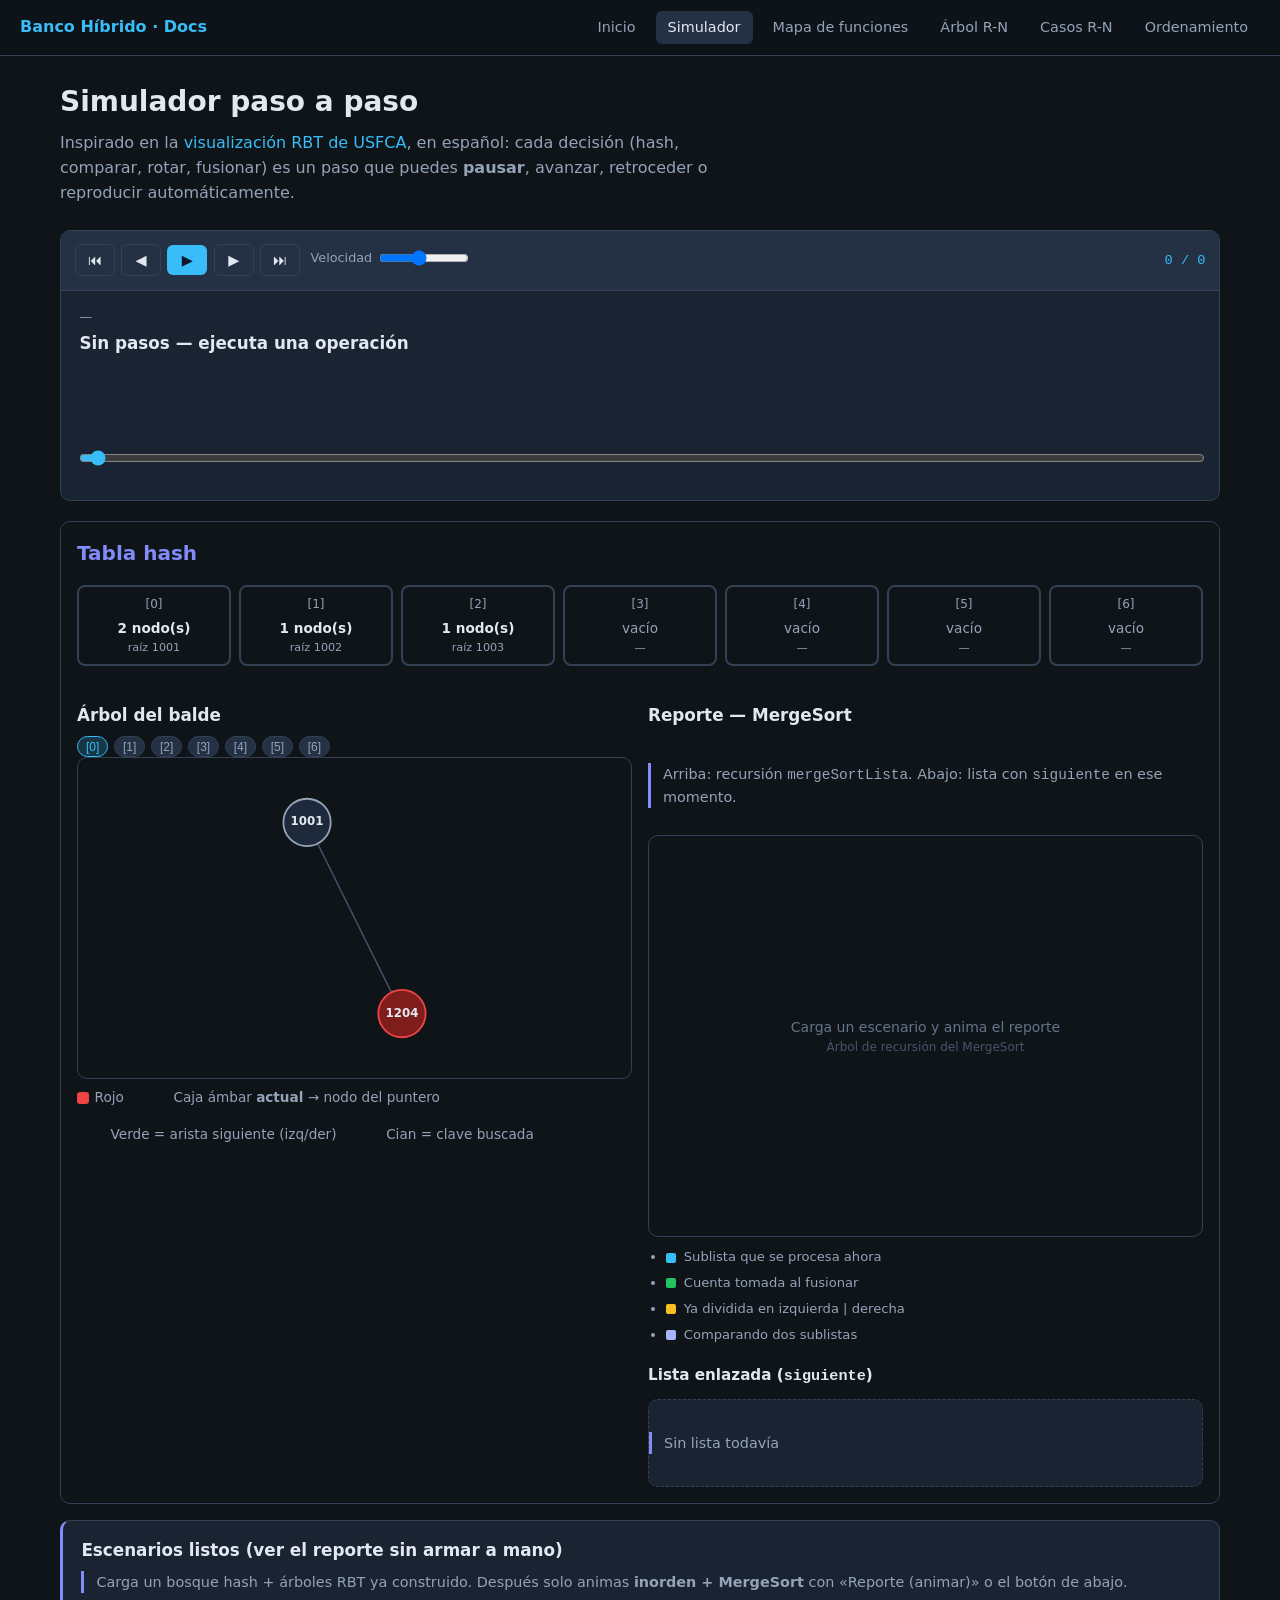
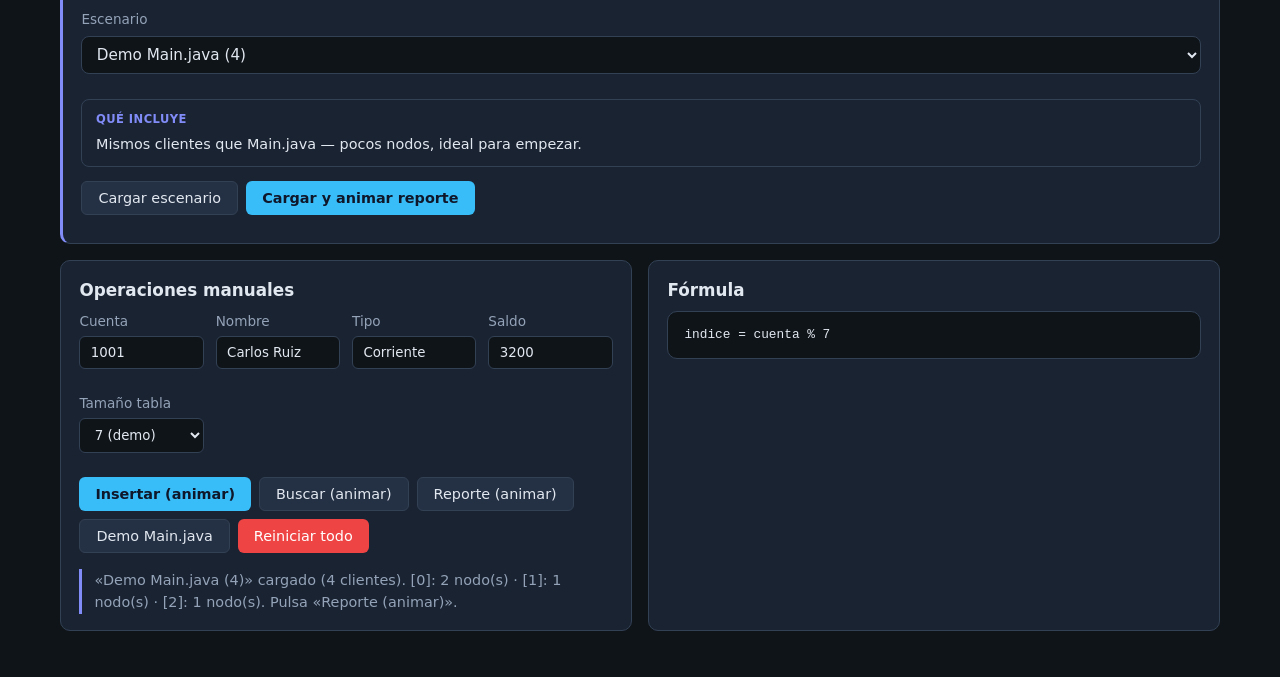
==== docs/simulador/interactivo.html @ 1091a689 "Implementacion de la Estructura y visualizadores para mayor comprension" ====
<!DOCTYPE html>
<html lang="es">
<head>
  <meta charset="UTF-8" />
  <meta name="viewport" content="width=device-width, initial-scale=1" />
  <title>Simulador — Banco híbrido</title>
  <link rel="stylesheet" href="css/estilos.css" />
</head>
<body>
  <nav class="nav-global">
    <span class="marca">Banco Híbrido · Docs</span>
    <a href="index.html">Inicio</a>
    <a href="interactivo.html" class="activo">Simulador</a>
    <a href="funciones.html">Mapa de funciones</a>
    <a href="arbol-rojo-negro.html">Árbol R-N</a>
    <a href="rbt-casos.html">Casos R-N</a>
    <a href="ordenamiento-punteros.html">Ordenamiento</a>
  </nav>

  <main class="contenedor">
    <h1>Simulador paso a paso</h1>
    <p class="subtitulo">
      Inspirado en la <a href="https://www.cs.usfca.edu/~galles/visualization/RedBlack.html" target="_blank" rel="noopener">visualización RBT de USFCA</a>,
      en español: cada decisión (hash, comparar, rotar, fusionar) es un paso que puedes
      <strong>pausar</strong>, avanzar, retroceder o reproducir automáticamente.
    </p>

    <div id="reproductor"></div>

    <div class="zona-animacion">
      <h2 style="margin-top:0">Tabla hash</h2>
      <div id="hashViz" class="tabla-hash"></div>

      <div class="grid-2" style="margin-top:1rem">
        <section>
          <h3>Árbol del balde</h3>
          <div class="pills" id="pillsBalde"></div>
          <div class="canvas-contenedor">
            <canvas id="canvasArbol" class="canvas-arbol" data-altura-logica="440"></canvas>
          </div>
          <p class="leyenda">
            <span class="l-rojo">Rojo</span>
            <span style="margin-left:1rem">Caja ámbar <strong>actual</strong> → nodo del puntero</span>
            <span style="margin-left:1rem">Verde = arista siguiente (izq/der)</span>
            <span style="margin-left:1rem">Cian = clave buscada</span>
          </p>
        </section>
        <section class="seccion-reporte">
          <h3>Reporte — MergeSort</h3>
          <p class="nota reporte-intro">
            Arriba: recursión <code>mergeSortLista</code>. Abajo: lista con <code>siguiente</code> en ese momento.
          </p>
          <div id="mergeAyuda" class="merge-ayuda" hidden>
            <span class="merge-ayuda-tipo" id="mergeAyudaTipo">Paso</span>
            <strong id="mergeAyudaTitulo"></strong>
            <p id="mergeAyudaDetalle"></p>
          </div>
          <div class="canvas-contenedor canvas-merge-wrap">
            <canvas id="canvasMerge" class="canvas-arbol canvas-merge" data-altura-logica="400"></canvas>
          </div>
          <ul class="leyenda-merge-lista">
            <li><span class="leyenda-cuadro" style="background:#38bdf8"></span> Sublista que se procesa ahora</li>
            <li><span class="leyenda-cuadro" style="background:#22c55e"></span> Cuenta tomada al fusionar</li>
            <li><span class="leyenda-cuadro" style="background:#fbbf24"></span> Ya dividida en izquierda | derecha</li>
            <li><span class="leyenda-cuadro" style="background:#a5b4fc"></span> Comparando dos sublistas</li>
          </ul>
          <h4 class="subtitulo-seccion">Lista enlazada (<code>siguiente</code>)</h4>
          <div id="listaReporte" class="lista-enlazada lista-reporte-scroll"></div>
        </section>
      </div>
    </div>

    <section class="tarjeta panel-escenarios" style="margin-top:1rem">
      <h3 style="margin-top:0">Escenarios listos (ver el reporte sin armar a mano)</h3>
      <p class="nota" style="margin-top:0">
        Carga un bosque hash + árboles RBT ya construido. Después solo animas
        <strong>inorden + MergeSort</strong> con «Reporte (animar)» o el botón de abajo.
      </p>
      <div class="escenario-layout">
        <div class="escenario-campo">
          <label for="selEscenario">Escenario</label>
          <select id="selEscenario" class="select-escenario"></select>
        </div>
        <div class="escenario-resumen">
          <span class="escenario-resumen-label">Qué incluye</span>
          <p id="descEscenario" class="desc-escenario">—</p>
        </div>
      </div>
      <div class="grupo-botones">
        <button type="button" class="btn btn-secundario" id="btnCargarEscenario">Cargar escenario</button>
        <button type="button" class="btn btn-primario" id="btnReporteEscenario">Cargar y animar reporte</button>
      </div>
    </section>

    <div class="grid-2" style="margin-top:1rem">
      <section class="tarjeta">
        <h3 style="margin-top:0">Operaciones manuales</h3>
        <div class="fila-form">
          <div>
            <label for="cuenta">Cuenta</label>
            <input type="number" id="cuenta" value="1001" min="1" />
          </div>
          <div>
            <label for="nombre">Nombre</label>
            <input type="text" id="nombre" value="Carlos Ruiz" />
          </div>
          <div>
            <label for="tipo">Tipo</label>
            <input type="text" id="tipo" value="Corriente" />
          </div>
          <div>
            <label for="saldo">Saldo</label>
            <input type="number" id="saldo" value="3200" step="0.01" />
          </div>
          <div>
            <label for="tamHash">Tamaño tabla</label>
            <select id="tamHash">
              <option value="7" selected>7 (demo)</option>
              <option value="11">11</option>
              <option value="101">101 (proyecto)</option>
            </select>
          </div>
        </div>
        <div class="grupo-botones">
          <button type="button" class="btn btn-primario" id="btnInsertar">Insertar (animar)</button>
          <button type="button" class="btn btn-secundario" id="btnBuscar">Buscar (animar)</button>
          <button type="button" class="btn btn-secundario" id="btnReporte">Reporte (animar)</button>
          <button type="button" class="btn btn-secundario" id="btnDemo">Demo Main.java</button>
          <button type="button" class="btn btn-peligro" id="btnReset">Reiniciar todo</button>
        </div>
        <p id="msg" class="nota" style="margin-bottom:0"></p>
      </section>
      <section class="tarjeta">
        <h3 style="margin-top:0">Fórmula</h3>
        <pre id="formula" class="codigo" style="margin:0">indice = cuenta % tamaño</pre>
      </section>
    </div>
  </main>

  <script src="js/nucleo.js"></script>
  <script src="js/canvas-hd.js"></script>
  <script src="js/serializacion.js"></script>
  <script src="js/merge-sort-viz.js"></script>
  <script src="js/escenarios.js"></script>
  <script src="js/motor-animacion.js"></script>
  <script src="js/arbol-transicion.js"></script>
  <script src="js/vista.js"></script>
  <script src="js/reproductor.js"></script>
  <script>
    const BD = window.BancoDoc;
    const BS = window.BancoSerial;
    const BA = window.BancoAnim;
    const BV = window.BancoVista;
    const BancoMergeViz = window.BancoMergeViz;
    const BE = window.BancoEscenarios;

    let casilleros = [];
    let tamano = 7;
    let baldeActivo = 0;
    let resultadoPendiente = null;

    const el = (id) => document.getElementById(id);
    const canvasArbol = el("canvasArbol");
    const ui = {
      hashEl: el("hashViz"),
      canvas: canvasArbol,
      canvasMerge: el("canvasMerge"),
      listaEl: el("listaReporte"),
      formulaEl: el("formula"),
      tamano: 7,
    };

    function redibujarArbolActual(instant) {
      BD.dibujarArbol(canvasArbol, casilleros[baldeActivo], instant ? { instantaneo: true } : {});
    }

    let ultimoPasoVista = null;

    BancoCanvas.observar(canvasArbol, () => {
      if (ultimoPasoVista?.casilleros) BV.aplicarPaso(ultimoPasoVista, ui, { instantaneo: true });
      else redibujarArbolActual(true);
    }, 440);

    BancoCanvas.observar(el("canvasMerge"), () => {
      const c = el("canvasMerge");
      if (ultimoPasoVista?.mergeArbol) {
        BancoMergeViz.pintarArbolMerge(c, ultimoPasoVista.mergeArbol, { instantaneo: true });
      } else {
        BancoMergeViz.pintarArbolMerge(c, null, { instantaneo: true });
      }
    }, 400);

    function aplicarResultadoFinal() {
      if (!resultadoPendiente) return;
      if (resultadoPendiente.ok && resultadoPendiente.casilleros) {
        casilleros = BS.sincronizarRaices(resultadoPendiente.casilleros);
        refrescarEstatico();
      }
    }

    const reproductor = new ReproductorVisual({
      contenedor: el("reproductor"),
      alPaso: (paso, _i, opts) => {
        ultimoPasoVista = paso;
        ui.tamano = tamano;
        if (paso.balde != null) baldeActivo = paso.balde;
        if (paso.hashIdx >= 0) baldeActivo = paso.hashIdx;
        actualizarPills();
        actualizarAyudaReporte(paso);
        return BV.aplicarPaso(paso, ui, opts);
      },
      alTerminar: aplicarResultadoFinal,
    });

    function initTabla(t) {
      reproductor.pausar();
      tamano = t;
      ui.tamano = t;
      casilleros = new Array(t).fill(null);
      baldeActivo = 0;
      resultadoPendiente = null;
      reproductor.cargarPasos([]);
      BV.reiniciarCanvasAnimacion(ui);
      refrescarEstatico();
      el("msg").textContent = "";
    }

    function refrescarEstatico() {
      ui.hashEl.innerHTML = BD.renderHash(casilleros, -1);
      actualizarPills();
      redibujarArbolActual(true);
      el("formula").textContent = "indice = cuenta % " + tamano;
    }

    function actualizarPills() {
      const cont = el("pillsBalde");
      cont.innerHTML = "";
      for (let i = 0; i < tamano; i++) {
        const p = document.createElement("button");
        p.type = "button";
        p.className = "pill" + (i === baldeActivo ? " activa" : "");
        p.textContent = "[" + i + "]";
        p.onclick = () => {
          baldeActivo = i;
          actualizarPills();
          redibujarArbolActual();
        };
        cont.appendChild(p);
      }
    }

    el("hashViz").addEventListener("click", (e) => {
      const cas = e.target.closest(".casillero");
      if (!cas) return;
      baldeActivo = parseInt(cas.dataset.idx, 10);
      actualizarPills();
      redibujarArbolActual();
    });

    function cargarAnimacion(pasos, resultado) {
      resultadoPendiente = resultado;
      BV.reiniciarCanvasAnimacion(ui);
      const prom = reproductor.cargarPasos(pasos);
      if (pasos.length) {
        prom.then(() => reproductor.reproducir());
      }
    }

    function clienteForm() {
      return {
        cuenta: parseInt(el("cuenta").value, 10),
        nombre: el("nombre").value,
        tipo: el("tipo").value,
        saldo: parseFloat(el("saldo").value),
      };
    }

    el("btnInsertar").addEventListener("click", () => {
      const c = clienteForm();
      const r = BA.animarInsertar(casilleros, tamano, c);
      if (r.ok) el("msg").textContent = "Reproduce los pasos; al final se aplica la inserción.";
      else el("msg").textContent = "Cuenta duplicada (ver paso final).";
      cargarAnimacion(r.pasos, r);
    });

    el("btnBuscar").addEventListener("click", () => {
      const cuenta = parseInt(el("cuenta").value, 10);
      const r = BA.animarBuscar(casilleros, tamano, cuenta);
      el("msg").textContent = r.encontrado ? "Encontrado — revisa el recorrido." : "No encontrado.";
      cargarAnimacion(r.pasos, { ok: false });
    });

    function hayClientes() {
      return casilleros.some((r) => r != null);
    }

    function actualizarAyudaReporte(paso) {
      const panel = el("mergeAyuda");
      if (!panel) return;
      const esReporte =
        paso &&
        (paso.tipo === "merge" || paso.tipo === "encadenar" || paso.mergeArbol || paso.listaIds);
      if (!esReporte) {
        panel.hidden = true;
        return;
      }
      panel.hidden = false;
      const tipo =
        paso.tipo === "encadenar"
          ? "Fase 1 · Inorden"
          : paso.tipo === "merge"
            ? "Fase 2 · MergeSort"
            : "Reporte";
      el("mergeAyudaTipo").textContent = tipo;
      el("mergeAyudaTitulo").textContent = paso.titulo || paso.decision || "";
      el("mergeAyudaDetalle").textContent = paso.detalle || paso.decision || "";
    }

    function animarReporteActual() {
      if (!hayClientes()) {
        el("msg").textContent = "Primero carga un escenario o inserta clientes.";
        return;
      }
      const r = BA.animarReporte(casilleros, tamano);
      el("msg").textContent = "Reporte: inorden por balde + MergeSort (solo puntero siguiente).";
      cargarAnimacion(r.pasos, { ok: true, casilleros: r.casilleros });
    }

    el("btnReporte").addEventListener("click", animarReporteActual);

    function escenarioSeleccionado() {
      return BE.obtener(el("selEscenario").value);
    }

    function actualizarDescEscenario() {
      const esc = escenarioSeleccionado();
      el("descEscenario").textContent = esc.descripcion;
    }

    function poblarSelectEscenarios() {
      const sel = el("selEscenario");
      sel.innerHTML = BE.lista()
        .map((e) => `<option value="${e.id}">${e.nombre}</option>`)
        .join("");
      actualizarDescEscenario();
    }

    function cargarEscenario(sinMensaje) {
      const esc = escenarioSeleccionado();
      reproductor.pausar();
      reproductor.cargarPasos([]);
      ultimoPasoVista = null;
      resultadoPendiente = null;

      if (el("tamHash").value !== String(esc.tamano)) {
        el("tamHash").value = String(esc.tamano);
      }
      tamano = esc.tamano;
      ui.tamano = tamano;

      const built = BE.construirCasilleros(esc);
      casilleros = built.casilleros;
      baldeActivo = 0;
      for (let i = 0; i < casilleros.length; i++) {
        if (casilleros[i]) {
          baldeActivo = i;
          break;
        }
      }

      refrescarEstatico();
      BV.pintarListaPorIds(ui.listaEl, []);
      BancoMergeViz.dibujarArbolMerge(ui.canvasMerge, null);

      if (!sinMensaje) {
        el("msg").textContent =
          `«${esc.nombre}» cargado (${built.total} clientes). ${BE.resumenBaldes(casilleros)}. Pulsa «Reporte (animar)».`;
      }
      return esc;
    }

    el("btnCargarEscenario").addEventListener("click", () => cargarEscenario(false));

    el("btnReporteEscenario").addEventListener("click", () => {
      cargarEscenario(true);
      animarReporteActual();
    });

    el("selEscenario").addEventListener("change", actualizarDescEscenario);

    el("btnDemo").addEventListener("click", async () => {
      initTabla(parseInt(el("tamHash").value, 10));
      const datos = [
        [1003, "Ana Lopez", "Ahorro", 1500.5],
        [1001, "Carlos Ruiz", "Corriente", 3200],
        [1002, "Maria Gomez", "Ahorro", 780.25],
        [1204, "Pedro Diaz", "Corriente", 9100],
      ];
      for (const [cuenta, nombre, tipo, saldo] of datos) {
        el("cuenta").value = cuenta;
        const r = BA.animarInsertar(casilleros, tamano, { cuenta, nombre, tipo, saldo });
        resultadoPendiente = r;
        await new Promise((resolve) => {
          const prevFin = reproductor.alTerminar;
          reproductor.alTerminar = () => {
            aplicarResultadoFinal();
            reproductor.alTerminar = prevFin || aplicarResultadoFinal;
            resolve();
          };
          reproductor.cargarPasos(r.pasos).then(() => reproductor.reproducir());
        });
      }
      el("msg").textContent = "Demo completa. Prueba «Reporte (animar)».";
      refrescarEstatico();
    });

    el("btnReset").addEventListener("click", () => initTabla(parseInt(el("tamHash").value, 10)));
    el("tamHash").addEventListener("change", () => {
      if (!hayClientes()) initTabla(parseInt(el("tamHash").value, 10));
    });

    poblarSelectEscenarios();
    el("selEscenario").value = "demo";
    cargarEscenario(false);
  </script>
</body>
</html>
---- docs/simulador/css/estilos.css ----
:root {
  --bg: #0f1419;
  --surface: #1a2332;
  --surface2: #243044;
  --border: #334155;
  --text: #e2e8f0;
  --muted: #94a3b8;
  --accent: #38bdf8;
  --accent2: #818cf8;
  --rojo: #ef4444;
  --negro: #1e293b;
  --ok: #34d399;
  --warn: #fbbf24;
  --font: "Segoe UI", system-ui, sans-serif;
  --mono: "JetBrains Mono", "Fira Code", monospace;
  --radius: 10px;
  --nav-h: 56px;
}

* {
  box-sizing: border-box;
}

html {
  scroll-behavior: smooth;
}

body {
  margin: 0;
  font-family: var(--font);
  background: var(--bg);
  color: var(--text);
  line-height: 1.55;
  min-height: 100vh;
}

a {
  color: var(--accent);
  text-decoration: none;
}

a:hover {
  text-decoration: underline;
}

/* Nav */
.nav-global {
  position: sticky;
  top: 0;
  z-index: 100;
  display: flex;
  align-items: center;
  gap: 0.5rem;
  flex-wrap: wrap;
  padding: 0 1.25rem;
  height: var(--nav-h);
  background: rgba(15, 20, 25, 0.92);
  border-bottom: 1px solid var(--border);
  backdrop-filter: blur(8px);
}

.nav-global .marca {
  font-weight: 700;
  color: var(--accent);
  margin-right: auto;
  white-space: nowrap;
}

.nav-global a {
  padding: 0.35rem 0.75rem;
  border-radius: 6px;
  font-size: 0.9rem;
  color: var(--muted);
  text-decoration: none;
}

.nav-global a:hover,
.nav-global a.activo {
  background: var(--surface2);
  color: var(--text);
  text-decoration: none;
}

/* Layout */
.contenedor {
  max-width: 1200px;
  margin: 0 auto;
  padding: 1.5rem 1.25rem 3rem;
}

h1 {
  font-size: 1.75rem;
  margin: 0 0 0.5rem;
}

h2 {
  font-size: 1.25rem;
  margin: 2rem 0 0.75rem;
  color: var(--accent2);
}

h3 {
  font-size: 1.05rem;
  margin: 1.25rem 0 0.5rem;
}

.subtitulo {
  color: var(--muted);
  margin: 0 0 1.5rem;
  max-width: 65ch;
}

/* Cards & grid */
.grid-2 {
  display: grid;
  grid-template-columns: 1fr 1fr;
  gap: 1rem;
}

@media (max-width: 900px) {
  .grid-2 {
    grid-template-columns: 1fr;
  }
}

.tarjeta {
  background: var(--surface);
  border: 1px solid var(--border);
  border-radius: var(--radius);
  padding: 1rem 1.15rem;
}

.tarjeta.destacada {
  border-color: var(--accent);
  box-shadow: 0 0 0 1px rgba(56, 189, 248, 0.2);
}

/* Hero index */
.hero-cards {
  display: grid;
  grid-template-columns: repeat(auto-fill, minmax(260px, 1fr));
  gap: 1rem;
  margin-top: 1.5rem;
}

.hero-cards .tarjeta {
  transition: transform 0.15s, border-color 0.15s;
}

.hero-cards .tarjeta:hover {
  transform: translateY(-2px);
  border-color: var(--accent);
}

.hero-cards .icono {
  font-size: 1.75rem;
  margin-bottom: 0.5rem;
}

.hero-cards h3 {
  margin-top: 0;
}

/* Forms */
label {
  display: block;
  font-size: 0.85rem;
  color: var(--muted);
  margin-bottom: 0.25rem;
}

input,
select {
  width: 100%;
  padding: 0.5rem 0.65rem;
  border-radius: 6px;
  border: 1px solid var(--border);
  background: var(--bg);
  color: var(--text);
  font-family: inherit;
  margin-bottom: 0.75rem;
}

input:focus,
select:focus {
  outline: 2px solid var(--accent);
  border-color: transparent;
}

.fila-form {
  display: grid;
  grid-template-columns: repeat(auto-fill, minmax(120px, 1fr));
  gap: 0.75rem;
  align-items: end;
}

.btn {
  display: inline-flex;
  align-items: center;
  justify-content: center;
  gap: 0.35rem;
  padding: 0.5rem 1rem;
  border: none;
  border-radius: 6px;
  font-family: inherit;
  font-size: 0.9rem;
  cursor: pointer;
  transition: filter 0.15s;
}

.btn:hover {
  filter: brightness(1.1);
}

.btn-primario {
  background: var(--accent);
  color: #0f172a;
  font-weight: 600;
}

.btn-secundario {
  background: var(--surface2);
  color: var(--text);
  border: 1px solid var(--border);
}

.btn-peligro {
  background: var(--rojo);
  color: white;
}

.grupo-botones {
  display: flex;
  flex-wrap: wrap;
  gap: 0.5rem;
  margin: 0.75rem 0;
}

/* Log / steps */
.log-pasos {
  font-family: var(--mono);
  font-size: 0.8rem;
  background: var(--bg);
  border: 1px solid var(--border);
  border-radius: var(--radius);
  padding: 0.75rem;
  max-height: 220px;
  overflow-y: auto;
  margin: 0;
  list-style: none;
}

.log-pasos li {
  padding: 0.2rem 0;
  border-bottom: 1px solid rgba(51, 65, 85, 0.4);
}

.log-pasos li.activo {
  color: var(--warn);
  font-weight: 600;
}

.log-pasos li.ok {
  color: var(--ok);
}

.log-pasos li.error {
  color: var(--rojo);
}

/* Hash table viz */
.tabla-hash {
  display: flex;
  flex-wrap: wrap;
  gap: 0.5rem;
  margin: 1rem 0;
}

.casillero {
  flex: 1 1 100px;
  min-width: 90px;
  background: var(--bg);
  border: 2px solid var(--border);
  border-radius: 8px;
  padding: 0.5rem;
  text-align: center;
  cursor: pointer;
  transition: border-color 0.2s, box-shadow 0.2s;
}

.casillero.resaltado {
  border-color: var(--warn);
  box-shadow: 0 0 12px rgba(251, 191, 36, 0.35);
}

.casillero .idx {
  font-size: 0.75rem;
  color: var(--muted);
}

.casillero .cuenta-mini {
  font-size: 0.85rem;
  font-weight: 600;
  margin-top: 0.25rem;
}

.casillero.vacio .cuenta-mini {
  color: var(--muted);
  font-weight: 400;
}

/* Canvas tree */
.canvas-contenedor {
  width: 100%;
  overflow-x: auto;
  background: var(--bg);
  border-radius: var(--radius);
  border: 1px solid var(--border);
}

.canvas-arbol {
  width: 100%;
  display: block;
  background: transparent;
  image-rendering: auto;
}

.canvas-merge-wrap {
  min-height: 280px;
  overflow-x: auto;
  overflow-y: hidden;
}

.canvas-contenedor canvas {
  vertical-align: top;
}

/* Panel reporte (simulador) */
.seccion-reporte {
  display: flex;
  flex-direction: column;
  gap: 0.65rem;
}

.reporte-intro {
  margin: 0;
  font-size: 0.88rem;
}

.merge-ayuda {
  background: rgba(56, 189, 248, 0.08);
  border: 1px solid rgba(56, 189, 248, 0.35);
  border-radius: var(--radius);
  padding: 0.65rem 0.85rem;
  margin: 0;
}

.merge-ayuda-tipo {
  display: inline-block;
  font-size: 0.7rem;
  font-weight: 700;
  text-transform: uppercase;
  letter-spacing: 0.04em;
  color: var(--accent);
  margin-bottom: 0.25rem;
}

.merge-ayuda strong {
  display: block;
  font-size: 0.95rem;
  margin-bottom: 0.2rem;
}

.merge-ayuda p {
  margin: 0;
  font-size: 0.85rem;
  color: var(--muted);
  line-height: 1.45;
}

.leyenda-merge-lista {
  margin: 0;
  padding: 0 0 0 1.1rem;
  font-size: 0.82rem;
  color: var(--muted);
  display: grid;
  gap: 0.35rem;
}

.leyenda-merge-lista li {
  list-style: disc;
}

.subtitulo-seccion {
  margin: 0.5rem 0 0;
  font-size: 0.95rem;
  font-weight: 600;
  color: var(--text);
}

.lista-reporte-scroll {
  overflow-x: auto;
  overflow-y: hidden;
  padding: 0.75rem;
  min-height: 72px;
  max-height: 140px;
  background: var(--surface);
  border: 1px dashed var(--border);
  border-radius: var(--radius);
  flex-wrap: nowrap;
  align-items: center;
}

.lista-reporte-fila {
  display: flex;
  flex-wrap: nowrap;
  align-items: center;
  gap: 0;
  min-width: min-content;
}

.nodo-lista-reporte {
  flex-shrink: 0;
}

.flecha-reporte {
  display: inline-flex;
  flex-direction: column;
  align-items: center;
  margin: 0 0.15rem;
  min-width: 2.5rem;
}

.flecha-reporte .flecha-linea {
  font-size: 1.1rem;
  color: var(--accent);
  line-height: 1;
}

.flecha-reporte .flecha-txt {
  font-size: 0.62rem;
  color: var(--muted);
  white-space: nowrap;
}

.lista-orden-ok {
  margin: 0 0 0.5rem;
  font-size: 0.8rem;
  color: var(--ok);
  font-weight: 600;
}

@media (max-width: 900px) {
  .zona-animacion .grid-2 {
    grid-template-columns: 1fr;
  }
}

/* Lista enlazada */
.lista-enlazada {
  display: flex;
  flex-wrap: wrap;
  align-items: center;
  gap: 0.25rem;
  padding: 1rem 0;
  min-height: 80px;
}

.nodo-lista {
  display: inline-flex;
  flex-direction: column;
  align-items: center;
  gap: 0.2rem;
  vertical-align: top;
}

.nodo-lista-fila {
  display: flex;
  align-items: center;
  gap: 0.25rem;
}

.badge-puntero {
  font-size: 0.68rem;
  font-weight: 700;
  color: #fbbf24;
  background: rgba(251, 191, 36, 0.12);
  border: 1px solid rgba(251, 191, 36, 0.55);
  border-radius: 4px;
  padding: 0.1rem 0.4rem;
  white-space: nowrap;
}

.caja-nodo {
  background: var(--surface2);
  border: 2px solid var(--border);
  border-radius: 8px;
  padding: 0.4rem 0.65rem;
  font-size: 0.85rem;
  min-width: 64px;
  text-align: center;
}

.caja-nodo.rojo {
  border-color: var(--rojo);
  background: rgba(239, 68, 68, 0.15);
}

.caja-nodo.negro {
  border-color: #64748b;
}

.caja-nodo.resaltado {
  border-color: var(--warn);
  box-shadow: 0 0 10px rgba(251, 191, 36, 0.4);
}

.flecha {
  color: var(--muted);
  font-size: 1.1rem;
}

/* Funciones map */
.flujo-item {
  border-left: 3px solid var(--border);
  padding-left: 1rem;
  margin: 1rem 0;
}

.flujo-item.seleccionado {
  border-left-color: var(--accent);
  background: rgba(56, 189, 248, 0.06);
  border-radius: 0 var(--radius) var(--radius) 0;
  padding: 0.75rem 1rem;
}

.cadena-llamadas {
  display: flex;
  flex-wrap: wrap;
  align-items: center;
  gap: 0.35rem;
  margin: 0.75rem 0;
  font-family: var(--mono);
  font-size: 0.82rem;
}

.cadena-llamadas span {
  background: var(--surface2);
  padding: 0.25rem 0.5rem;
  border-radius: 4px;
  border: 1px solid var(--border);
}

.cadena-llamadas .flecha-fn {
  color: var(--muted);
}

.tabla-fn {
  width: 100%;
  border-collapse: collapse;
  font-size: 0.88rem;
}

.tabla-fn th,
.tabla-fn td {
  border: 1px solid var(--border);
  padding: 0.5rem 0.65rem;
  text-align: left;
}

.tabla-fn th {
  background: var(--surface2);
  color: var(--accent);
}

.tabla-fn tr:hover td {
  background: rgba(56, 189, 248, 0.05);
}

/* Code blocks in docs */
pre,
.codigo {
  font-family: var(--mono);
  font-size: 0.8rem;
  background: var(--bg);
  border: 1px solid var(--border);
  border-radius: var(--radius);
  padding: 0.85rem 1rem;
  overflow-x: auto;
  line-height: 1.45;
}

.codigo .kw {
  color: #c084fc;
}

.codigo .tipo {
  color: #38bdf8;
}

.codigo .cmt {
  color: #64748b;
}

.paso-diagrama {
  display: flex;
  flex-wrap: wrap;
  gap: 1rem;
  margin: 1rem 0;
}

.leyenda {
  display: flex;
  flex-wrap: wrap;
  gap: 1rem;
  font-size: 0.85rem;
  color: var(--muted);
  margin: 0.5rem 0 1rem;
}

.leyenda span::before {
  content: "";
  display: inline-block;
  width: 12px;
  height: 12px;
  border-radius: 3px;
  margin-right: 0.35rem;
  vertical-align: middle;
}

.leyenda .l-rojo::before {
  background: var(--rojo);
}

.leyenda .l-negro::before {
  background: #475569;
}

.leyenda .l-sig::before {
  background: var(--accent2);
}

.nota {
  font-size: 0.9rem;
  color: var(--muted);
  border-left: 3px solid var(--accent2);
  padding-left: 0.75rem;
  margin: 1rem 0;
}

.pills {
  display: flex;
  flex-wrap: wrap;
  gap: 0.35rem;
}

.pill {
  font-size: 0.75rem;
  padding: 0.15rem 0.5rem;
  border-radius: 999px;
  background: var(--surface2);
  border: 1px solid var(--border);
  color: var(--muted);
}

.pill.activa {
  background: rgba(56, 189, 248, 0.2);
  color: var(--accent);
  border-color: var(--accent);
}

/* Reproductor paso a paso */
.reproductor-wrap {
  margin: 1rem 0 1.25rem;
  background: var(--surface);
  border: 1px solid var(--border);
  border-radius: var(--radius);
  overflow: hidden;
}

.reproductor-barra {
  display: flex;
  flex-wrap: wrap;
  align-items: center;
  gap: 0.4rem;
  padding: 0.65rem 0.85rem;
  background: var(--surface2);
  border-bottom: 1px solid var(--border);
}

.btn-icon {
  min-width: 2.5rem;
  padding: 0.45rem 0.55rem;
}

.reproductor-vel {
  display: flex;
  align-items: center;
  gap: 0.4rem;
  font-size: 0.8rem;
  color: var(--muted);
  margin-left: 0.25rem;
}

.reproductor-vel input {
  width: 90px;
  margin: 0;
}

.reproductor-contador {
  margin-left: auto;
  font-family: var(--mono);
  font-size: 0.85rem;
  color: var(--accent);
}

.reproductor-decision {
  padding: 1rem 1.15rem;
  position: relative;
  box-sizing: border-box;
  height: 8.75rem;
  min-height: 8.75rem;
  max-height: 8.75rem;
  overflow-x: hidden;
  overflow-y: auto;
}

.reproductor-decision .badge-decision {
  display: inline-block;
  font-size: 0.75rem;
  font-weight: 600;
  text-transform: uppercase;
  letter-spacing: 0.04em;
  padding: 0.2rem 0.5rem;
  border-radius: 4px;
  background: var(--surface2);
  color: var(--accent);
  margin-bottom: 0.5rem;
}

.reproductor-decision strong {
  display: block;
  font-size: 1.05rem;
  margin-bottom: 0.35rem;
}

.reproductor-decision p {
  margin: 0;
  color: var(--muted);
  font-size: 0.92rem;
  line-height: 1.45;
  min-height: 2.9em;
}

.reproductor-decision.tipo-hash .badge-decision { background: rgba(251, 191, 36, 0.2); color: var(--warn); }
.reproductor-decision.tipo-rotar .badge-decision { background: rgba(129, 140, 248, 0.25); color: var(--accent2); }
.reproductor-decision.tipo-recolorar .badge-decision { background: rgba(239, 68, 68, 0.2); color: var(--rojo); }
.reproductor-decision.tipo-merge .badge-decision { background: rgba(52, 211, 153, 0.2); color: var(--ok); }
.reproductor-decision.tipo-error .badge-decision { background: rgba(239, 68, 68, 0.3); color: #fca5a5; }
.reproductor-decision.tipo-fin .badge-decision { background: rgba(52, 211, 153, 0.25); color: var(--ok); }

.reproductor-paso-num {
  font-size: 0.8rem;
  color: var(--muted);
  display: block;
  margin-bottom: 0.25rem;
}

.reproductor-timeline-wrap {
  padding: 0.5rem 1rem 0.85rem;
}

.reproductor-timeline {
  width: 100%;
  accent-color: var(--accent);
}

.zona-animacion {
  border: 1px solid var(--border);
  border-radius: var(--radius);
  padding: 1rem;
  background: var(--bg);
  margin-top: 0.5rem;
}

.cadena-llamadas .activo-fn {
  border-color: var(--warn) !important;
  box-shadow: 0 0 8px rgba(251, 191, 36, 0.45);
  color: var(--warn);
}

/* Mermaid en mapa de funciones */
.mermaid-contenedor {
  min-height: 120px;
  overflow-x: auto;
  display: flex;
  justify-content: center;
  align-items: center;
  padding: 1rem;
}

.mermaid-contenedor svg {
  max-width: 100%;
  height: auto;
  display: block;
}

/* Etiquetas de estructura en mapa de funciones */
.tag-estructura {
  display: inline-block;
  font-size: 0.68rem;
  font-weight: 700;
  text-transform: uppercase;
  letter-spacing: 0.04em;
  padding: 0.1rem 0.4rem;
  border-radius: 4px;
  margin-right: 0.35rem;
  vertical-align: middle;
}

.tag-estructura.hash {
  background: rgba(251, 191, 36, 0.25);
  color: #fbbf24;
}

.tag-estructura.arbol {
  background: rgba(239, 68, 68, 0.2);
  color: #f87171;
}

.tag-estructura.lista {
  background: rgba(129, 140, 248, 0.25);
  color: #a5b4fc;
}

.tag-estructura.fachada {
  background: rgba(56, 189, 248, 0.2);
  color: #38bdf8;
}

.leyenda-estructuras {
  display: flex;
  flex-wrap: wrap;
  gap: 0.75rem;
  margin: 0.75rem 0 0;
  font-size: 0.85rem;
}

.cadena-llamadas .paso-cadena {
  display: inline-flex;
  align-items: center;
  flex-wrap: wrap;
  gap: 0.2rem;
  padding: 0.2rem 0.35rem;
  border-radius: 6px;
}

.cadena-llamadas .paso-cadena.activo-fn {
  background: rgba(251, 191, 36, 0.12);
}

/* Escenarios prearmados (simulador) */
.panel-escenarios {
  border-left: 3px solid var(--accent2);
}

.select-escenario {
  width: 100%;
  padding: 0.5rem 0.65rem;
  font-size: 0.95rem;
  background: var(--bg);
  border: 1px solid var(--border);
  border-radius: 8px;
  color: var(--text);
}

.escenario-layout {
  display: flex;
  flex-direction: column;
  gap: 0.85rem;
  margin-bottom: 0.85rem;
}

.escenario-campo label {
  display: block;
  font-size: 0.85rem;
  color: var(--muted);
  margin-bottom: 0.35rem;
}

.escenario-resumen {
  background: var(--surface);
  border: 1px solid var(--border);
  border-radius: 8px;
  padding: 0.65rem 0.85rem;
}

.escenario-resumen-label {
  display: block;
  font-size: 0.72rem;
  font-weight: 700;
  text-transform: uppercase;
  letter-spacing: 0.04em;
  color: var(--accent2);
  margin-bottom: 0.35rem;
}

.desc-escenario {
  margin: 0;
  font-size: 0.9rem;
  color: var(--text);
  line-height: 1.5;
}

/* Página guía casos RBT (rbt-casos.html) */
.contenedor-guia-rbt {
  max-width: 960px;
}

.rbt-panel-pasos {
  margin-bottom: 1rem;
  border-left: 3px solid var(--border);
}

.rbt-panel-pasos.activo,
.rbt-panel-pasos[open] {
  border-left-color: var(--ok);
}

.rbt-panel-pasos-summary {
  list-style: none;
  cursor: pointer;
  padding: 0.85rem 1rem;
  user-select: none;
  display: flex;
  flex-wrap: wrap;
  align-items: baseline;
  gap: 0.35rem 0.75rem;
  background: linear-gradient(180deg, var(--surface2) 0%, var(--surface) 100%);
}

.rbt-panel-pasos-summary::-webkit-details-marker {
  display: none;
}

.rbt-panel-pasos-summary::before {
  content: "▸ ";
  color: var(--accent);
  font-weight: bold;
}

.rbt-panel-pasos[open] > .rbt-panel-pasos-summary::before {
  content: "▾ ";
}

.rbt-panel-pasos-titulo {
  font-size: 1.05rem;
  font-weight: 700;
  margin: 0;
}

.rbt-panel-pasos-hint {
  font-size: 0.8rem;
  color: var(--muted);
  font-weight: normal;
}

.rbt-panel-pasos-body {
  padding: 0 1rem 1rem;
  border-top: 1px solid var(--border);
}

.rbt-pasos-sub {
  margin: 0.65rem 0 0.5rem;
}

.rbt-panel-pasos .reproductor-wrap {
  margin: 0.5rem 0 0.65rem;
}

.zona-animacion-compacta {
  margin-top: 0 !important;
  padding: 0.65rem;
}

.zona-animacion-compacta .canvas-contenedor {
  max-height: 300px;
}

.leyenda-compacta {
  display: flex;
  flex-wrap: wrap;
  gap: 0.35rem 0.85rem;
  font-size: 0.78rem;
  margin-top: 0.45rem !important;
  padding-top: 0;
  border-top: none;
}

.leyenda-compacta span {
  white-space: nowrap;
}

.rbt-nav-grupos {
  display: flex;
  flex-wrap: wrap;
  gap: 0.5rem;
  margin: 1rem 0 1.25rem;
}

details.rbt-grupo {
  border: 1px solid var(--border);
  border-radius: var(--radius);
  background: var(--surface);
  margin-bottom: 1rem;
  overflow: hidden;
}

details.rbt-grupo > summary {
  list-style: none;
  cursor: pointer;
  padding: 1rem 1.15rem;
  display: flex;
  flex-direction: column;
  gap: 0.25rem;
  user-select: none;
  background: linear-gradient(180deg, var(--surface2) 0%, var(--surface) 100%);
}

details.rbt-grupo > summary::-webkit-details-marker {
  display: none;
}

details.rbt-grupo > summary::before {
  content: "▸ ";
  color: var(--accent);
  font-weight: bold;
}

details.rbt-grupo[open] > summary::before {
  content: "▾ ";
}

.rbt-grupo-titulo {
  font-size: 1.1rem;
  font-weight: 700;
  color: var(--text);
}

.rbt-grupo-sub {
  font-size: 0.85rem;
  color: var(--muted);
  font-weight: normal;
}

.rbt-grupo-body {
  padding: 0 1rem 1rem;
  border-top: 1px solid var(--border);
}

article.rbt-caso {
  padding: 1rem 0;
  border-bottom: 1px solid var(--border);
}

article.rbt-caso:last-child {
  border-bottom: none;
  padding-bottom: 0.25rem;
}

article.rbt-caso h3 {
  margin: 0 0 0.5rem;
  font-size: 1rem;
}

.rbt-caso-texto {
  margin: 0 0 0.75rem;
  font-size: 0.9rem;
  color: var(--muted);
  line-height: 1.5;
}

.rbt-comparador {
  background: var(--bg);
  border: 1px solid var(--border);
  border-radius: 8px;
  padding: 0.75rem;
  margin-bottom: 0.75rem;
}

.rbt-comparador.animando {
  border-color: var(--accent2);
  box-shadow: 0 0 0 1px rgba(129, 140, 248, 0.2);
}

.rbt-comparador-canvas-wrap {
  background: #0c1018;
  border-radius: 6px;
  overflow: hidden;
  height: 200px;
  max-height: 200px;
}

.rbt-comparador-canvas-wrap.rbt-canvas-alto {
  height: 220px;
  max-height: 220px;
}

.rbt-comparador-canvas-wrap canvas,
.rbt-solo-diagrama canvas {
  display: block;
  width: 100%;
  height: 100%;
  min-height: 0;
}

.rbt-solo-diagrama {
  height: 180px;
  max-height: 180px;
}

@media (min-width: 768px) {
  .rbt-grupo-body-dos-col {
    display: grid;
    grid-template-columns: 1fr 1fr;
    column-gap: 1rem;
    align-items: start;
  }

  .rbt-grupo-body-dos-col article.rbt-caso-ancho {
    grid-column: 1 / -1;
  }
}

.rbt-comparador-controles {
  display: flex;
  flex-wrap: wrap;
  gap: 0.45rem;
  margin-top: 0.65rem;
  align-items: center;
}

.rbt-comparador-controles .btn-primario {
  margin-left: auto;
}

@media (max-width: 480px) {
  .rbt-comparador-controles .btn-primario {
    margin-left: 0;
    width: 100%;
  }
}

.rbt-comparador-controles .btn.activo {
  background: var(--surface2);
  border: 1px solid var(--accent);
  color: var(--accent);
}

.rbt-comparador-controles .btn:disabled {
  opacity: 0.45;
  cursor: not-allowed;
}

.rbt-comparador.animando .rbt-comparador-canvas-wrap {
  box-shadow: inset 0 0 0 1px rgba(129, 140, 248, 0.35);
}

.rbt-comparador-leyenda {
  margin: 0.5rem 0 0;
  font-size: 0.82rem;
  color: var(--muted);
  text-align: center;
  min-height: 1.2em;
}

article.rbt-caso > .btn,
article.rbt-caso > a.btn {
  margin-top: 0.25rem;
}

/* Página ordenamiento con punteros */
.panel-orden .input-orden {
  width: 100%;
  max-width: 480px;
  padding: 0.55rem 0.75rem;
  font-size: 1rem;
  font-family: var(--mono);
  background: var(--bg);
  border: 1px solid var(--border);
  border-radius: 8px;
  color: var(--text);
  margin-bottom: 1rem;
}

.label-campo {
  display: block;
  font-size: 0.85rem;
  color: var(--muted);
  margin-bottom: 0.35rem;
}

.nota-enlace {
  margin-bottom: 1.25rem;
  padding: 0.85rem 1rem;
  font-size: 0.9rem;
  line-height: 1.5;
  border-left: 3px solid var(--accent);
}

.o-msg.ok {
  color: var(--ok);
}

.o-msg.error {
  color: var(--rojo);
}

.o-preview {
  font-family: var(--mono);
  font-size: 0.9rem;
  color: var(--accent);
  margin: 0.5rem 0 0;
}

.fase-indicador {
  display: flex;
  align-items: center;
  gap: 0.75rem;
  margin-bottom: 1rem;
  padding: 0.5rem 0.75rem;
  background: var(--surface);
  border-radius: 8px;
  border: 1px solid var(--border);
}

.fase-chip {
  font-size: 0.75rem;
  font-weight: 700;
  text-transform: uppercase;
  letter-spacing: 0.04em;
  padding: 0.2rem 0.5rem;
  border-radius: 4px;
  background: rgba(56, 189, 248, 0.2);
  color: var(--accent);
}

.leyenda-merge {
  display: flex;
  flex-wrap: wrap;
  gap: 1rem 1.5rem;
  font-size: 0.85rem;
  color: var(--muted);
}

.leyenda-cuadro {
  display: inline-block;
  width: 10px;
  height: 10px;
  border-radius: 2px;
  margin-right: 0.25rem;
  vertical-align: middle;
}

.tarjeta-fase {
  padding: 1rem;
}

/* Guía RBT — tarjetas plegables y mini diagramas */
.rbt-layout {
  display: grid;
  gap: 1.5rem;
  margin-top: 1.25rem;
}

@media (min-width: 960px) {
  .rbt-layout {
    grid-template-columns: 1fr 1fr;
    align-items: start;
  }

  .rbt-layout .rbt-col-sim {
    position: sticky;
    top: calc(var(--nav-h) + 0.75rem);
  }
}

.rbt-col-guia h2 {
  margin-top: 0;
}

.rbt-nav-casos {
  display: flex;
  flex-wrap: wrap;
  gap: 0.4rem;
  margin: 0.75rem 0 1rem;
}

.rbt-nav-pill {
  display: inline-block;
  padding: 0.3rem 0.65rem;
  font-size: 0.78rem;
  border-radius: 999px;
  background: var(--surface2);
  border: 1px solid var(--border);
  color: var(--muted);
  text-decoration: none;
  transition: background 0.15s, color 0.15s;
}

.rbt-nav-pill:hover {
  background: rgba(56, 189, 248, 0.15);
  color: var(--accent);
  text-decoration: none;
}

details.rbt-card {
  border: 1px solid var(--border);
  border-radius: var(--radius);
  background: var(--surface);
  margin-bottom: 0.65rem;
  overflow: hidden;
}

details.rbt-card[open] {
  border-color: rgba(129, 140, 248, 0.45);
  box-shadow: 0 0 0 1px rgba(129, 140, 248, 0.12);
}

details.rbt-card > summary {
  list-style: none;
  cursor: pointer;
  padding: 0.85rem 1rem;
  font-weight: 600;
  font-size: 0.95rem;
  display: flex;
  align-items: center;
  gap: 0.65rem;
  user-select: none;
}

details.rbt-card > summary::-webkit-details-marker {
  display: none;
}

details.rbt-card > summary::before {
  content: "▸";
  color: var(--accent2);
  font-size: 0.85rem;
  transition: transform 0.15s;
  flex-shrink: 0;
}

details.rbt-card[open] > summary::before {
  transform: rotate(90deg);
}

.rbt-card-tag {
  font-size: 0.68rem;
  font-weight: 700;
  text-transform: uppercase;
  letter-spacing: 0.04em;
  padding: 0.15rem 0.45rem;
  border-radius: 4px;
  margin-left: auto;
  flex-shrink: 0;
}

.rbt-card-tag.ins {
  background: rgba(56, 189, 248, 0.18);
  color: var(--accent);
}

.rbt-card-tag.rot {
  background: rgba(129, 140, 248, 0.2);
  color: var(--accent2);
}

.rbt-card-tag.del {
  background: rgba(239, 68, 68, 0.15);
  color: #f87171;
}

.rbt-card-tag.base {
  background: rgba(52, 211, 153, 0.15);
  color: var(--ok);
}

.rbt-card-body {
  padding: 0 1rem 1rem;
  border-top: 1px solid var(--border);
}

.rbt-card-body > p {
  margin: 0.85rem 0 0.65rem;
  font-size: 0.9rem;
  color: var(--muted);
}

.rbt-card-body > p strong {
  color: var(--text);
}

.rbt-pasos {
  margin: 0.5rem 0 0.75rem;
  padding-left: 1.2rem;
  font-size: 0.88rem;
  color: var(--muted);
}

.rbt-pasos li {
  margin-bottom: 0.35rem;
}

.rbt-pasos code {
  font-size: 0.82rem;
}

.rbt-diagramas {
  display: grid;
  grid-template-columns: 1fr 1fr;
  gap: 0.65rem;
  margin-top: 0.75rem;
}

@media (max-width: 520px) {
  .rbt-diagramas {
    grid-template-columns: 1fr;
  }
}

.rbt-figura {
  margin: 0;
  background: var(--bg);
  border: 1px solid var(--border);
  border-radius: 8px;
  overflow: hidden;
}

.rbt-figura figcaption {
  padding: 0.35rem 0.5rem;
  font-size: 0.72rem;
  font-weight: 600;
  text-transform: uppercase;
  letter-spacing: 0.03em;
  color: var(--muted);
  text-align: center;
  border-top: 1px solid var(--border);
  background: var(--surface2);
}

.rbt-figura canvas {
  display: block;
  width: 100%;
  height: auto;
}

.rbt-figura-unica {
  max-width: 320px;
  margin-top: 0.75rem;
}

.rbt-flecha-caso {
  text-align: center;
  font-size: 1.25rem;
  color: var(--accent2);
  align-self: center;
}

.rbt-card-acciones {
  display: flex;
  flex-wrap: wrap;
  gap: 0.5rem;
  margin-top: 0.85rem;
}

.rbt-card-acciones .btn {
  font-size: 0.85rem;
}

.rbt-reglas-grid {
  display: grid;
  gap: 0.5rem;
  margin-top: 0.5rem;
}

.rbt-regla {
  display: flex;
  gap: 0.65rem;
  align-items: flex-start;
  padding: 0.5rem 0.65rem;
  background: var(--bg);
  border-radius: 6px;
  font-size: 0.88rem;
}

.rbt-regla-num {
  flex-shrink: 0;
  width: 1.5rem;
  height: 1.5rem;
  border-radius: 50%;
  background: rgba(129, 140, 248, 0.25);
  color: var(--accent2);
  font-weight: 700;
  font-size: 0.8rem;
  display: flex;
  align-items: center;
  justify-content: center;
}
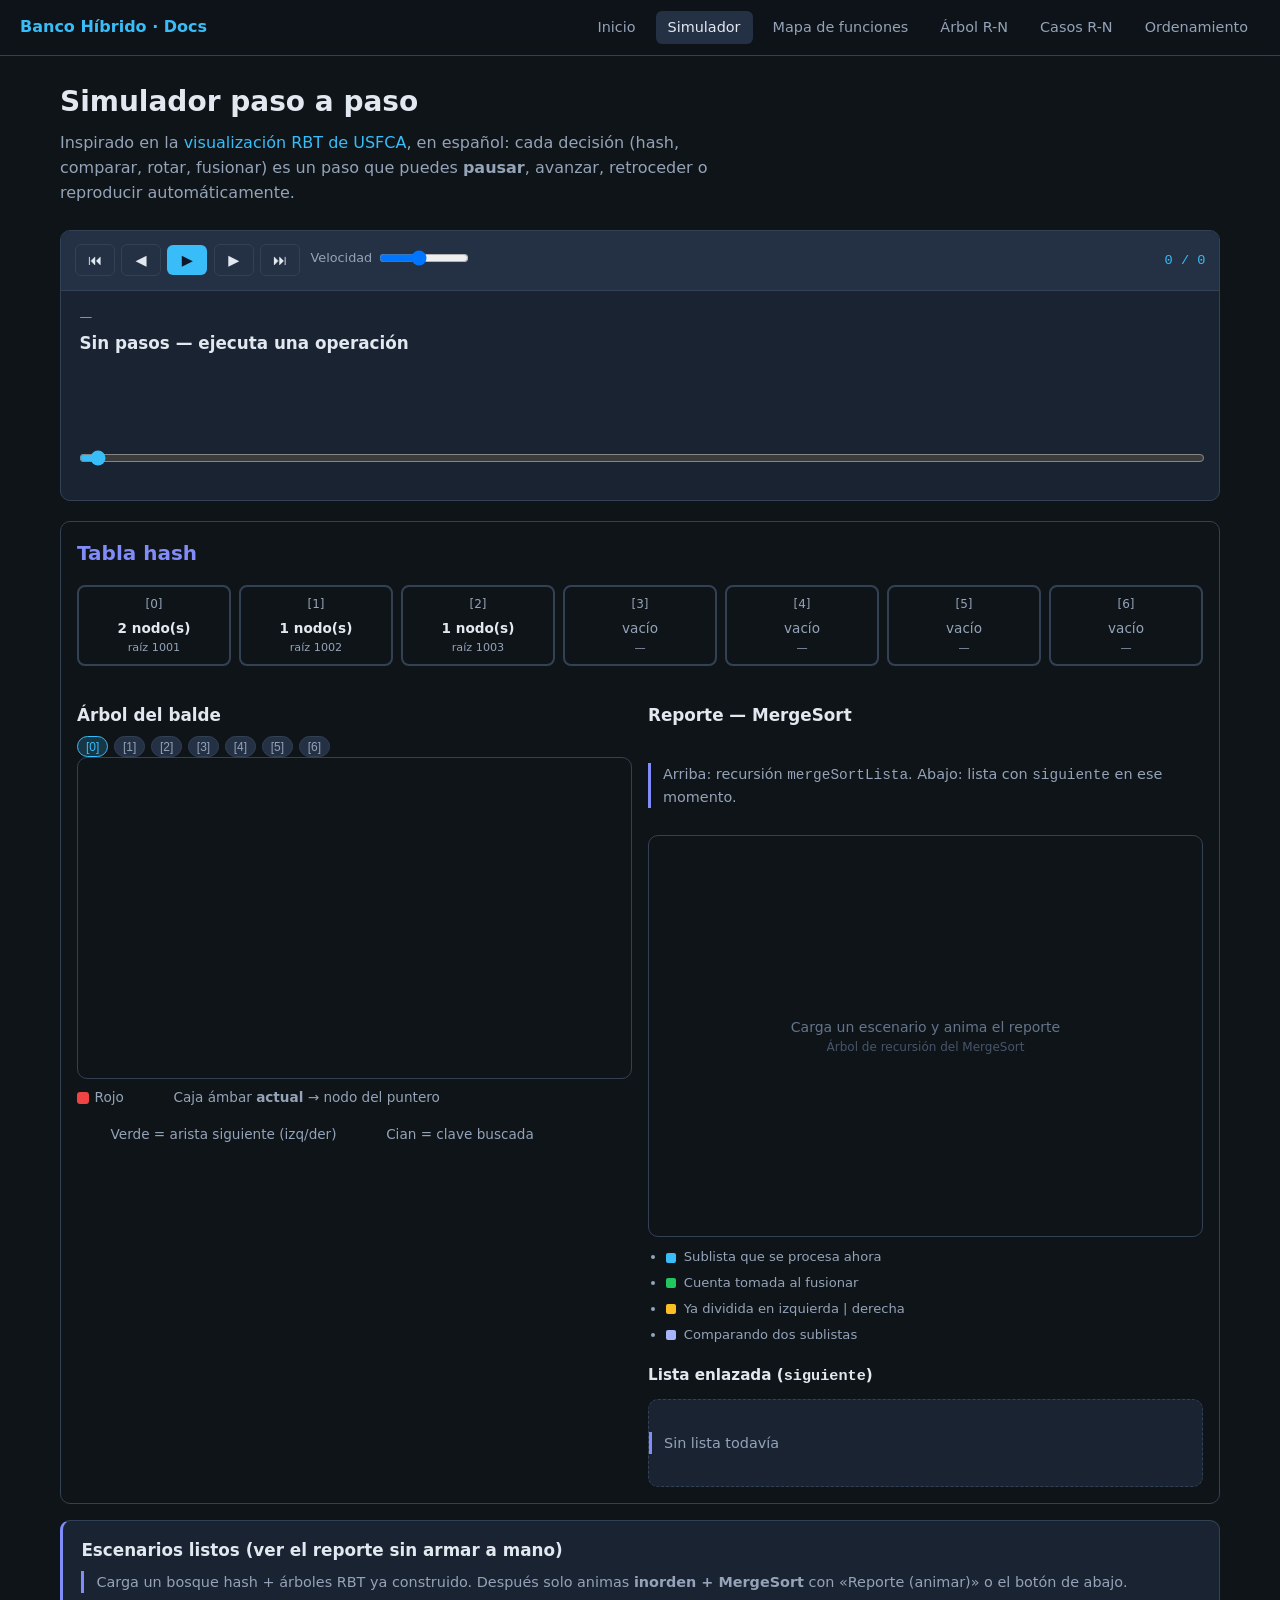
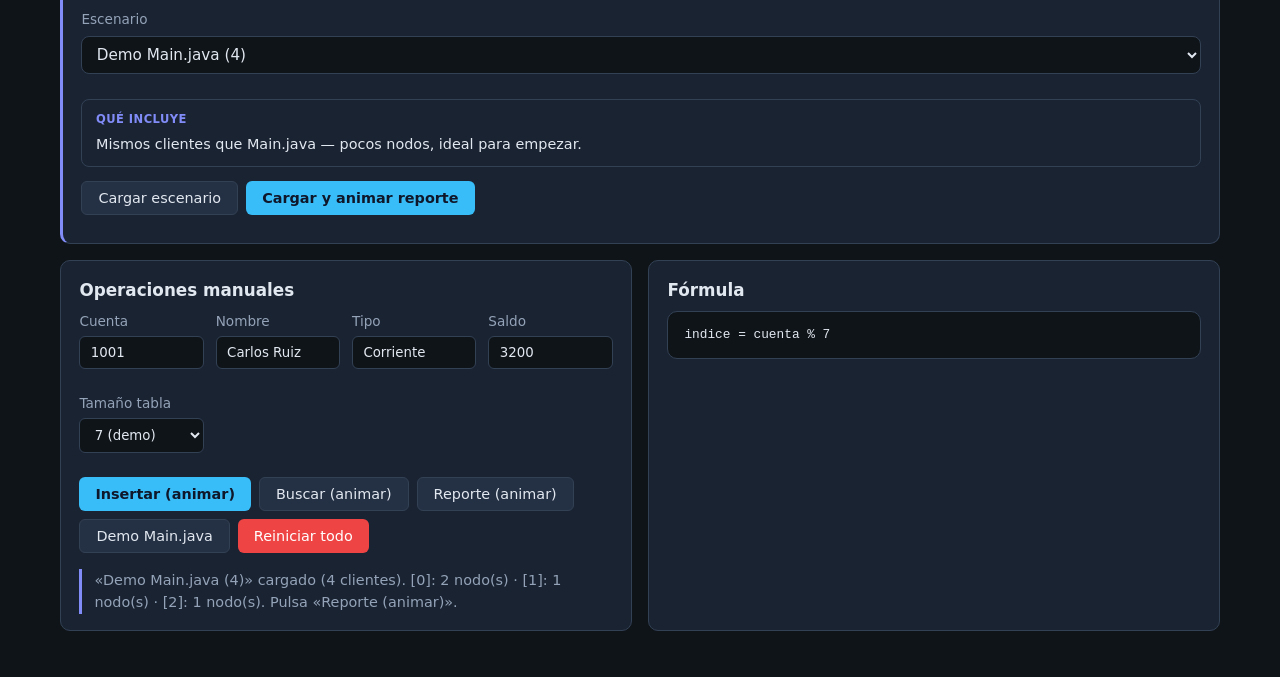
==== commit 47497196: "Implemtacion de el arbol y correcion de bugs visuales" ====
--- a/docs/simulador/interactivo.html
+++ b/docs/simulador/interactivo.html
@@ -207,7 +207,17 @@
         if (paso.hashIdx >= 0) baldeActivo = paso.hashIdx;
         actualizarPills();
         actualizarAyudaReporte(paso);
-        return BV.aplicarPaso(paso, ui, opts);
+        let op = opts || {};
+        if (
+          paso &&
+          (paso.tipo === "merge" ||
+            paso.tipo === "encadenar" ||
+            paso.tipo === "fin" ||
+            paso.mergeArbol)
+        ) {
+          op = Object.assign({}, op, { instantaneo: true });
+        }
+        return BV.aplicarPaso(paso, ui, op);
       },
       alTerminar: aplicarResultadoFinal,
     });
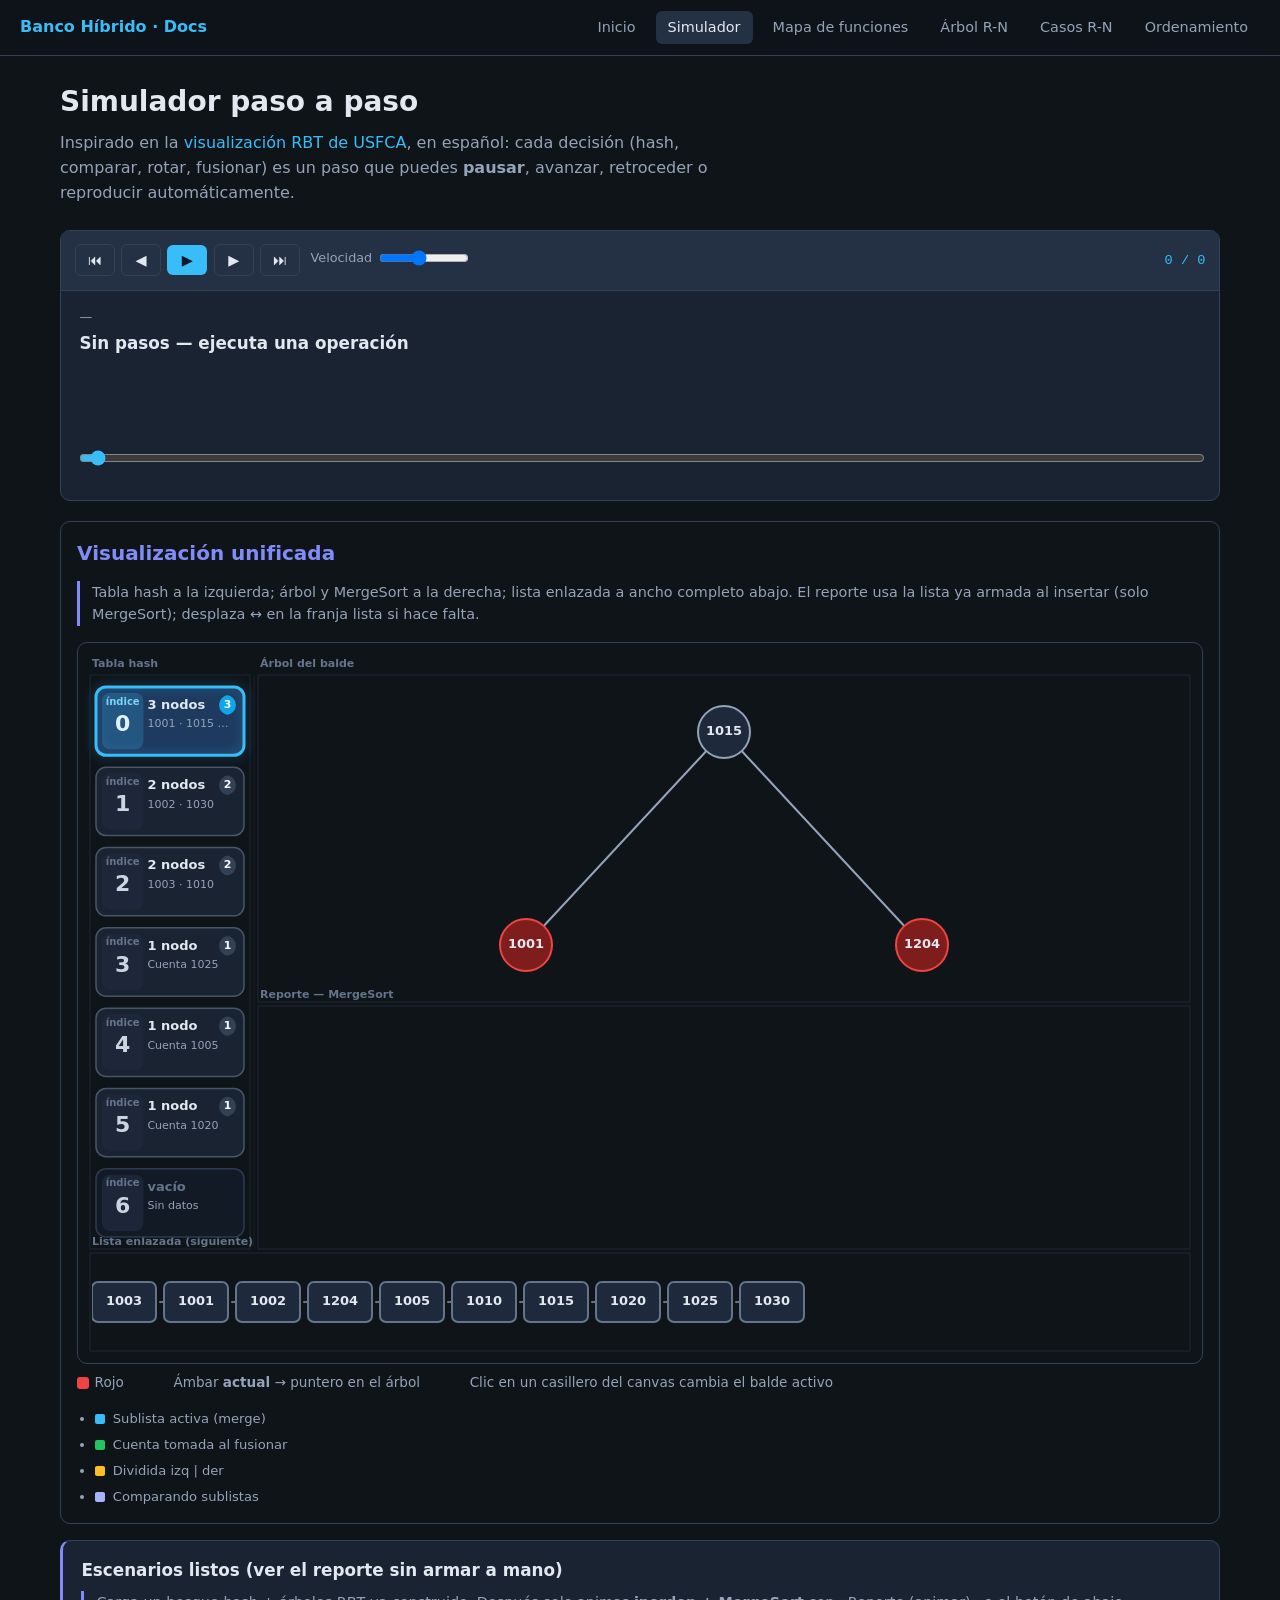
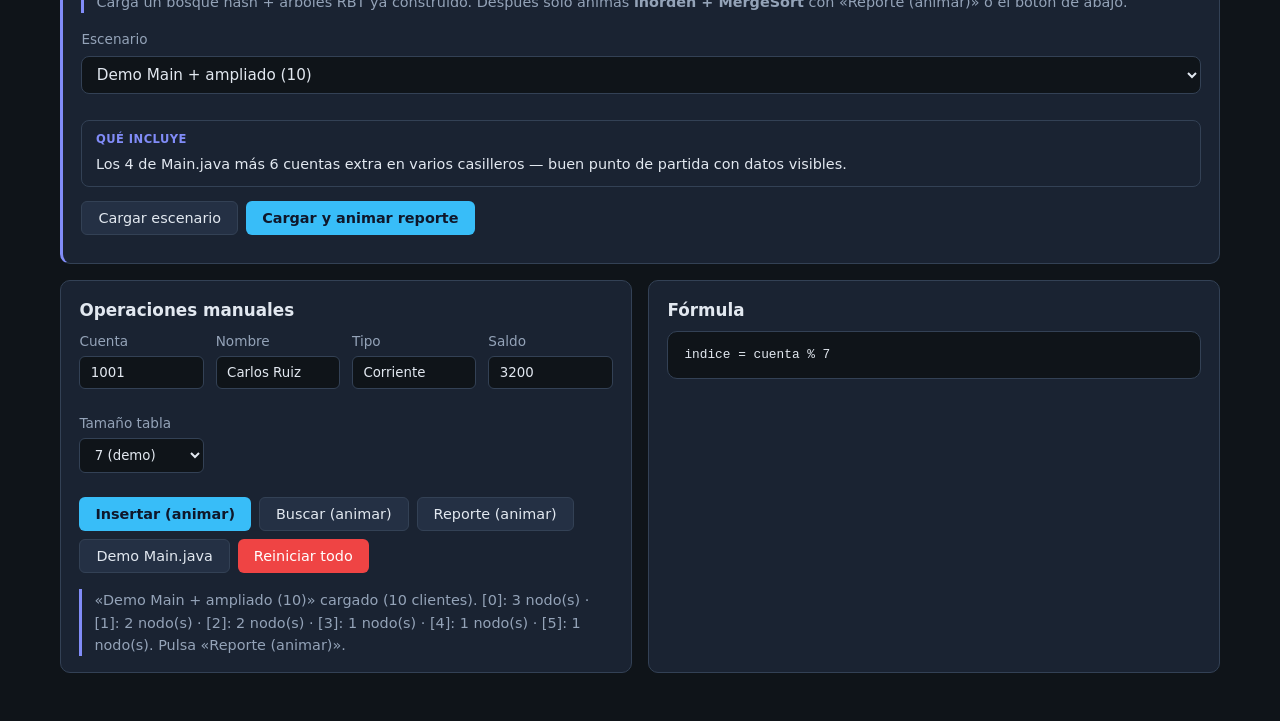
==== commit 38a8cbb1: "Implementacion de GSAP para mejora en las animaciones y cambios de estetica y logica del simulador r" ====
--- a/docs/simulador/interactivo.html
+++ b/docs/simulador/interactivo.html
@@ -28,46 +28,30 @@
     <div id="reproductor"></div>
 
     <div class="zona-animacion">
-      <h2 style="margin-top:0">Tabla hash</h2>
-      <div id="hashViz" class="tabla-hash"></div>
-
-      <div class="grid-2" style="margin-top:1rem">
-        <section>
-          <h3>Árbol del balde</h3>
-          <div class="pills" id="pillsBalde"></div>
-          <div class="canvas-contenedor">
-            <canvas id="canvasArbol" class="canvas-arbol" data-altura-logica="440"></canvas>
-          </div>
-          <p class="leyenda">
-            <span class="l-rojo">Rojo</span>
-            <span style="margin-left:1rem">Caja ámbar <strong>actual</strong> → nodo del puntero</span>
-            <span style="margin-left:1rem">Verde = arista siguiente (izq/der)</span>
-            <span style="margin-left:1rem">Cian = clave buscada</span>
-          </p>
-        </section>
-        <section class="seccion-reporte">
-          <h3>Reporte — MergeSort</h3>
-          <p class="nota reporte-intro">
-            Arriba: recursión <code>mergeSortLista</code>. Abajo: lista con <code>siguiente</code> en ese momento.
-          </p>
-          <div id="mergeAyuda" class="merge-ayuda" hidden>
-            <span class="merge-ayuda-tipo" id="mergeAyudaTipo">Paso</span>
-            <strong id="mergeAyudaTitulo"></strong>
-            <p id="mergeAyudaDetalle"></p>
-          </div>
-          <div class="canvas-contenedor canvas-merge-wrap">
-            <canvas id="canvasMerge" class="canvas-arbol canvas-merge" data-altura-logica="400"></canvas>
-          </div>
-          <ul class="leyenda-merge-lista">
-            <li><span class="leyenda-cuadro" style="background:#38bdf8"></span> Sublista que se procesa ahora</li>
-            <li><span class="leyenda-cuadro" style="background:#22c55e"></span> Cuenta tomada al fusionar</li>
-            <li><span class="leyenda-cuadro" style="background:#fbbf24"></span> Ya dividida en izquierda | derecha</li>
-            <li><span class="leyenda-cuadro" style="background:#a5b4fc"></span> Comparando dos sublistas</li>
-          </ul>
-          <h4 class="subtitulo-seccion">Lista enlazada (<code>siguiente</code>)</h4>
-          <div id="listaReporte" class="lista-enlazada lista-reporte-scroll"></div>
-        </section>
+      <h2 style="margin-top:0">Visualización unificada</h2>
+      <p class="nota" style="margin-top:0">
+        Tabla hash a la izquierda; árbol y MergeSort a la derecha; lista enlazada a ancho completo abajo.
+        El reporte usa la lista ya armada al insertar (solo MergeSort); desplaza ↔ en la franja lista si hace falta.
+      </p>
+      <div id="mergeAyuda" class="merge-ayuda" hidden>
+        <span class="merge-ayuda-tipo" id="mergeAyudaTipo">Paso</span>
+        <strong id="mergeAyudaTitulo"></strong>
+        <p id="mergeAyudaDetalle"></p>
       </div>
+      <div class="canvas-contenedor canvas-unificado-wrap">
+        <canvas id="canvasUnificado" class="canvas-unificado" data-altura-logica="720"></canvas>
+      </div>
+      <p class="leyenda">
+        <span class="l-rojo">Rojo</span>
+        <span style="margin-left:1rem">Ámbar <strong>actual</strong> → puntero en el árbol</span>
+        <span style="margin-left:1rem">Clic en un casillero del canvas cambia el balde activo</span>
+      </p>
+      <ul class="leyenda-merge-lista">
+        <li><span class="leyenda-cuadro" style="background:#38bdf8"></span> Sublista activa (merge)</li>
+        <li><span class="leyenda-cuadro" style="background:#22c55e"></span> Cuenta tomada al fusionar</li>
+        <li><span class="leyenda-cuadro" style="background:#fbbf24"></span> Dividida izq | der</li>
+        <li><span class="leyenda-cuadro" style="background:#a5b4fc"></span> Comparando sublistas</li>
+      </ul>
     </div>
 
     <section class="tarjeta panel-escenarios" style="margin-top:1rem">
@@ -137,6 +121,7 @@
     </div>
   </main>
 
+  <script src="https://cdn.jsdelivr.net/npm/gsap@3.12.5/dist/gsap.min.js"></script>
   <script src="js/nucleo.js"></script>
   <script src="js/canvas-hd.js"></script>
   <script src="js/serializacion.js"></script>
@@ -144,6 +129,7 @@
   <script src="js/escenarios.js"></script>
   <script src="js/motor-animacion.js"></script>
   <script src="js/arbol-transicion.js"></script>
+  <script src="js/sistema-visual-unificado.js"></script>
   <script src="js/vista.js"></script>
   <script src="js/reproductor.js"></script>
   <script>
@@ -158,44 +144,96 @@
     let tamano = 7;
     let baldeActivo = 0;
     let resultadoPendiente = null;
+    let reporte = { cabeza: null, cola: null };
+    let listaIds = [];
+    let reporteOrdenado = false;
 
     const el = (id) => document.getElementById(id);
-    const canvasArbol = el("canvasArbol");
+    const canvasUnificado = el("canvasUnificado");
     const ui = {
-      hashEl: el("hashViz"),
-      canvas: canvasArbol,
-      canvasMerge: el("canvasMerge"),
-      listaEl: el("listaReporte"),
+      canvas: canvasUnificado,
+      modo: "completo",
       formulaEl: el("formula"),
       tamano: 7,
     };
 
-    function redibujarArbolActual(instant) {
-      BD.dibujarArbol(canvasArbol, casilleros[baldeActivo], instant ? { instantaneo: true } : {});
-    }
-
     let ultimoPasoVista = null;
 
-    BancoCanvas.observar(canvasArbol, () => {
-      if (ultimoPasoVista?.casilleros) BV.aplicarPaso(ultimoPasoVista, ui, { instantaneo: true });
-      else redibujarArbolActual(true);
-    }, 440);
-
-    BancoCanvas.observar(el("canvasMerge"), () => {
-      const c = el("canvasMerge");
-      if (ultimoPasoVista?.mergeArbol) {
-        BancoMergeViz.pintarArbolMerge(c, ultimoPasoVista.mergeArbol, { instantaneo: true });
-      } else {
-        BancoMergeViz.pintarArbolMerge(c, null, { instantaneo: true });
-      }
-    }, 400);
+    BancoVisualUnificado.init(canvasUnificado, {
+      modo: "completo",
+      tamano: tamano,
+      alturaLogica: 720,
+      onBaldeClick: (idx) => {
+        baldeActivo = idx;
+        redibujarVistaEstatica(true);
+      },
+    });
+
+    function enlazarListaReporte() {
+      if (!listaIds.length) {
+        reporte = { cabeza: null, cola: null };
+        return;
+      }
+      reporte.cabeza = BS.listaDesdeIds(casilleros, listaIds);
+      let c = reporte.cabeza;
+      while (c && c.siguiente) c = c.siguiente;
+      reporte.cola = c;
+    }
+
+    function idsListaVista() {
+      return listaIds.length ? listaIds : BS.serializarLista(reporte.cabeza);
+    }
+
+    function pasoVistaEstatica() {
+      const snap = BS.serializarCasilleros(casilleros);
+      const ids = idsListaVista();
+      return {
+        casilleros: snap,
+        balde: baldeActivo,
+        hashIdx: baldeActivo,
+        tipo: "vista",
+        listaIds: ids,
+        reporteOrdenado,
+      };
+    }
+
+    function redibujarVistaEstatica(instant) {
+      enlazarListaReporte();
+      const ids = idsListaVista();
+      const snap = BS.serializarCasilleros(casilleros);
+
+      if (reproductor._playing && ultimoPasoVista?.casilleros) {
+        const paso = Object.assign({}, ultimoPasoVista, {
+          casilleros: ultimoPasoVista.casilleros,
+          balde: baldeActivo,
+          hashIdx: baldeActivo,
+          listaIds: ids,
+          reporteOrdenado:
+            ultimoPasoVista.reporteOrdenado != null ? ultimoPasoVista.reporteOrdenado : reporteOrdenado,
+        });
+        BV.aplicarPaso(paso, ui, { instantaneo: !!instant });
+        return;
+      }
+
+      BV.aplicarPaso(
+        Object.assign({}, pasoVistaEstatica(), { casilleros: snap, listaIds: ids }),
+        ui,
+        { instantaneo: !!instant }
+      );
+    }
 
     function aplicarResultadoFinal() {
       if (!resultadoPendiente) return;
-      if (resultadoPendiente.ok && resultadoPendiente.casilleros) {
+      if (resultadoPendiente.casilleros) {
         casilleros = BS.sincronizarRaices(resultadoPendiente.casilleros);
-        refrescarEstatico();
-      }
+      }
+      if (resultadoPendiente.listaIds) listaIds = resultadoPendiente.listaIds;
+      if (resultadoPendiente.reporteOrdenado != null) reporteOrdenado = !!resultadoPendiente.reporteOrdenado;
+      if (resultadoPendiente.reporte) reporte = resultadoPendiente.reporte;
+      if (resultadoPendiente.reporteOrdenado != null) {
+        reporteOrdenado = resultadoPendiente.reporteOrdenado;
+      }
+      refrescarEstatico();
     }
 
     const reproductor = new ReproductorVisual({
@@ -205,7 +243,8 @@
         ui.tamano = tamano;
         if (paso.balde != null) baldeActivo = paso.balde;
         if (paso.hashIdx >= 0) baldeActivo = paso.hashIdx;
-        actualizarPills();
+        if (paso.listaIds && paso.listaIds.length) listaIds = paso.listaIds;
+        if (paso.reporteOrdenado != null) reporteOrdenado = paso.reporteOrdenado;
         actualizarAyudaReporte(paso);
         let op = opts || {};
         if (
@@ -217,7 +256,13 @@
         ) {
           op = Object.assign({}, op, { instantaneo: true });
         }
-        return BV.aplicarPaso(paso, ui, op);
+        const ids =
+          paso.listaIds && paso.listaIds.length ? paso.listaIds : idsListaVista();
+        const pasoDraw = Object.assign({}, paso, {
+          listaIds: ids,
+          reporteOrdenado: paso.reporteOrdenado != null ? paso.reporteOrdenado : reporteOrdenado,
+        });
+        return BV.aplicarPaso(pasoDraw, ui, op);
       },
       alTerminar: aplicarResultadoFinal,
     });
@@ -229,6 +274,10 @@
       casilleros = new Array(t).fill(null);
       baldeActivo = 0;
       resultadoPendiente = null;
+      reporte = { cabeza: null, cola: null };
+      listaIds = [];
+      reporteOrdenado = false;
+      ultimoPasoVista = null;
       reproductor.cargarPasos([]);
       BV.reiniciarCanvasAnimacion(ui);
       refrescarEstatico();
@@ -236,36 +285,11 @@
     }
 
     function refrescarEstatico() {
-      ui.hashEl.innerHTML = BD.renderHash(casilleros, -1);
-      actualizarPills();
-      redibujarArbolActual(true);
+      ui.tamano = tamano;
+      enlazarListaReporte();
+      redibujarVistaEstatica(true);
       el("formula").textContent = "indice = cuenta % " + tamano;
     }
-
-    function actualizarPills() {
-      const cont = el("pillsBalde");
-      cont.innerHTML = "";
-      for (let i = 0; i < tamano; i++) {
-        const p = document.createElement("button");
-        p.type = "button";
-        p.className = "pill" + (i === baldeActivo ? " activa" : "");
-        p.textContent = "[" + i + "]";
-        p.onclick = () => {
-          baldeActivo = i;
-          actualizarPills();
-          redibujarArbolActual();
-        };
-        cont.appendChild(p);
-      }
-    }
-
-    el("hashViz").addEventListener("click", (e) => {
-      const cas = e.target.closest(".casillero");
-      if (!cas) return;
-      baldeActivo = parseInt(cas.dataset.idx, 10);
-      actualizarPills();
-      redibujarArbolActual();
-    });
 
     function cargarAnimacion(pasos, resultado) {
       resultadoPendiente = resultado;
@@ -287,7 +311,7 @@
 
     el("btnInsertar").addEventListener("click", () => {
       const c = clienteForm();
-      const r = BA.animarInsertar(casilleros, tamano, c);
+      const r = BA.animarInsertar(casilleros, tamano, c, { listaIds, cabeza: reporte.cabeza, cola: reporte.cola });
       if (r.ok) el("msg").textContent = "Reproduce los pasos; al final se aplica la inserción.";
       else el("msg").textContent = "Cuenta duplicada (ver paso final).";
       cargarAnimacion(r.pasos, r);
@@ -315,11 +339,11 @@
         return;
       }
       panel.hidden = false;
-      const tipo =
+        const tipo =
         paso.tipo === "encadenar"
-          ? "Fase 1 · Inorden"
+          ? "Inorden (solo sin lista previa)"
           : paso.tipo === "merge"
-            ? "Fase 2 · MergeSort"
+            ? "MergeSort"
             : "Reporte";
       el("mergeAyudaTipo").textContent = tipo;
       el("mergeAyudaTitulo").textContent = paso.titulo || paso.decision || "";
@@ -331,9 +355,22 @@
         el("msg").textContent = "Primero carga un escenario o inserta clientes.";
         return;
       }
-      const r = BA.animarReporte(casilleros, tamano);
-      el("msg").textContent = "Reporte: inorden por balde + MergeSort (solo puntero siguiente).";
-      cargarAnimacion(r.pasos, { ok: true, casilleros: r.casilleros });
+      const r = BA.animarReporte(casilleros, tamano, {
+        listaIds,
+        reporteOrdenado,
+      });
+      el("msg").textContent = listaIds.length
+        ? reporteOrdenado
+          ? "Reporte ya ordenado (O(1)) — sin recorrer baldes."
+          : "Reporte: MergeSort sobre la lista armada al insertar (sin inorden)."
+        : "Reporte: inorden por balde + MergeSort (bosque sin lista previa).";
+      cargarAnimacion(r.pasos, {
+        ok: true,
+        casilleros: r.casilleros,
+        listaIds: r.listaIds,
+        reporte: r.reporte,
+        reporteOrdenado: r.reporteOrdenado,
+      });
     }
 
     el("btnReporte").addEventListener("click", animarReporteActual);
@@ -370,6 +407,10 @@
 
       const built = BE.construirCasilleros(esc);
       casilleros = built.casilleros;
+      listaIds = built.listaIds || [];
+      reporte = built.reporte || { cabeza: null, cola: null };
+      reporteOrdenado = !!built.reporteOrdenado;
+      ultimoPasoVista = null;
       baldeActivo = 0;
       for (let i = 0; i < casilleros.length; i++) {
         if (casilleros[i]) {
@@ -378,9 +419,9 @@
         }
       }
 
+      BV.reiniciarCanvasAnimacion(ui);
       refrescarEstatico();
-      BV.pintarListaPorIds(ui.listaEl, []);
-      BancoMergeViz.dibujarArbolMerge(ui.canvasMerge, null);
+      requestAnimationFrame(() => redibujarVistaEstatica(true));
 
       if (!sinMensaje) {
         el("msg").textContent =
@@ -400,12 +441,7 @@
 
     el("btnDemo").addEventListener("click", async () => {
       initTabla(parseInt(el("tamHash").value, 10));
-      const datos = [
-        [1003, "Ana Lopez", "Ahorro", 1500.5],
-        [1001, "Carlos Ruiz", "Corriente", 3200],
-        [1002, "Maria Gomez", "Ahorro", 780.25],
-        [1204, "Pedro Diaz", "Corriente", 9100],
-      ];
+      const datos = BE.obtener("demo").clientes;
       for (const [cuenta, nombre, tipo, saldo] of datos) {
         el("cuenta").value = cuenta;
         const r = BA.animarInsertar(casilleros, tamano, { cuenta, nombre, tipo, saldo });
--- a/docs/simulador/css/estilos.css
+++ b/docs/simulador/css/estilos.css
@@ -331,6 +331,17 @@
   overflow-y: hidden;
 }
 
+.canvas-unificado-wrap {
+  min-height: 480px;
+  overflow-x: auto;
+}
+
+.canvas-unificado {
+  display: block;
+  width: 100%;
+  border-radius: var(--radius);
+}
+
 .canvas-contenedor canvas {
   vertical-align: top;
 }
@@ -984,7 +995,8 @@
 }
 
 .zona-animacion-compacta .canvas-contenedor {
-  max-height: 300px;
+  max-height: none;
+  min-height: 320px;
 }
 
 .leyenda-compacta {
@@ -1073,11 +1085,161 @@
   font-size: 1rem;
 }
 
+.rbt-glosario {
+  margin-bottom: 1.25rem;
+}
+
+.rbt-glosario-lista {
+  display: grid;
+  gap: 0.65rem 1rem;
+  margin: 0.75rem 0 1rem;
+}
+
+@media (min-width: 640px) {
+  .rbt-glosario-lista {
+    grid-template-columns: auto 1fr;
+  }
+}
+
+.rbt-glosario-lista dt {
+  font-weight: 600;
+  margin: 0;
+  display: flex;
+  align-items: center;
+  gap: 0.35rem;
+}
+
+.rbt-glosario-lista dd {
+  margin: 0;
+  color: var(--texto-secundario, #94a3b8);
+  line-height: 1.45;
+}
+
+.rbt-chip-ej {
+  display: inline-block;
+  font-size: 0.7rem;
+  font-weight: 700;
+  padding: 0.1rem 0.45rem;
+  border-radius: 4px;
+  color: #0f172a;
+}
+
+.rbt-chip-ej.n { background: #fbbf24; }
+.rbt-chip-ej.p,
+.rbt-chip-ej.a { background: #94a3b8; }
+.rbt-chip-ej.t { background: #f472b6; }
+.rbt-chip-ej.h { background: #fb923c; }
+.rbt-chip-ej.v { background: #fbbf24; }
+
+.rbt-caso-detalle,
+.rbt-explicacion {
+  margin: 0.5rem 0 0.75rem;
+  padding: 0.65rem 0.85rem;
+  border-left: 3px solid var(--acento, #38bdf8);
+  background: rgba(15, 23, 42, 0.35);
+  border-radius: 0 6px 6px 0;
+  font-size: 0.92rem;
+  line-height: 1.5;
+  color: var(--texto-secundario, #94a3b8);
+}
+
+.rbt-caso-detalle strong,
+.rbt-explicacion strong {
+  color: var(--texto, #e2e8f0);
+}
+
+.rbt-explicacion-lead {
+  margin: 0 0 0.6rem;
+  color: var(--texto, #e2e8f0);
+  font-size: 0.93rem;
+}
+
+.rbt-explicacion-lista {
+  margin: 0;
+  padding: 0 0 0 1.1rem;
+  list-style: none;
+}
+
+.rbt-explicacion-lista > li {
+  position: relative;
+  margin-bottom: 0.45rem;
+  padding-left: 0.15rem;
+}
+
+.rbt-explicacion-lista > li::before {
+  content: "→";
+  position: absolute;
+  left: -1.1rem;
+  color: var(--acento, #38bdf8);
+  font-weight: 700;
+}
+
+.rbt-eti {
+  display: inline-block;
+  min-width: 5.5rem;
+  font-size: 0.72rem;
+  font-weight: 700;
+  text-transform: uppercase;
+  letter-spacing: 0.03em;
+  color: #7dd3fc;
+  margin-right: 0.35rem;
+}
+
+.rbt-eti-violacion { color: #fca5a5; }
+.rbt-eti-solucion { color: #86efac; }
+
+.rbt-explicacion-demo {
+  margin: 0.55rem 0 0;
+  font-size: 0.85rem;
+  font-style: italic;
+  opacity: 0.95;
+}
+
+.rbt-grupo-intro {
+  grid-column: 1 / -1;
+  margin: 0 0 0.5rem;
+  padding: 0.75rem 1rem;
+  background: rgba(56, 189, 248, 0.08);
+  border: 1px solid rgba(56, 189, 248, 0.2);
+  border-radius: 8px;
+  font-size: 0.92rem;
+  line-height: 1.55;
+  color: var(--muted);
+}
+
+.rbt-grupo-intro strong {
+  color: var(--texto, #e2e8f0);
+}
+
+.reproductor-guia {
+  margin: 0.5rem 0 0;
+  padding: 0.55rem 0.75rem;
+  background: rgba(251, 191, 36, 0.1);
+  border-left: 3px solid #fbbf24;
+  border-radius: 0 6px 6px 0;
+  font-size: 0.88rem;
+  line-height: 1.45;
+  color: #cbd5e1;
+}
+
+.reproductor-guia:empty {
+  display: none;
+}
+
 .rbt-caso-texto {
   margin: 0 0 0.75rem;
   font-size: 0.9rem;
   color: var(--muted);
   line-height: 1.5;
+}
+
+.rbt-solo-pasos {
+  margin: 0 0 0.65rem;
+  font-size: 0.82rem;
+}
+
+article.rbt-caso-sin-diagrama {
+  min-height: auto;
 }
 
 .rbt-comparador {
@@ -1106,8 +1268,7 @@
   max-height: 220px;
 }
 
-.rbt-comparador-canvas-wrap canvas,
-.rbt-solo-diagrama canvas {
+.rbt-comparador-canvas-wrap canvas {
   display: block;
   width: 100%;
   height: 100%;
@@ -1115,8 +1276,16 @@
 }
 
 .rbt-solo-diagrama {
-  height: 180px;
-  max-height: 180px;
+  min-height: 300px;
+  height: 300px;
+  max-height: none;
+  overflow: visible;
+}
+
+.rbt-solo-diagrama canvas {
+  display: block;
+  width: 100%;
+  min-height: 300px;
 }
 
 @media (min-width: 768px) {
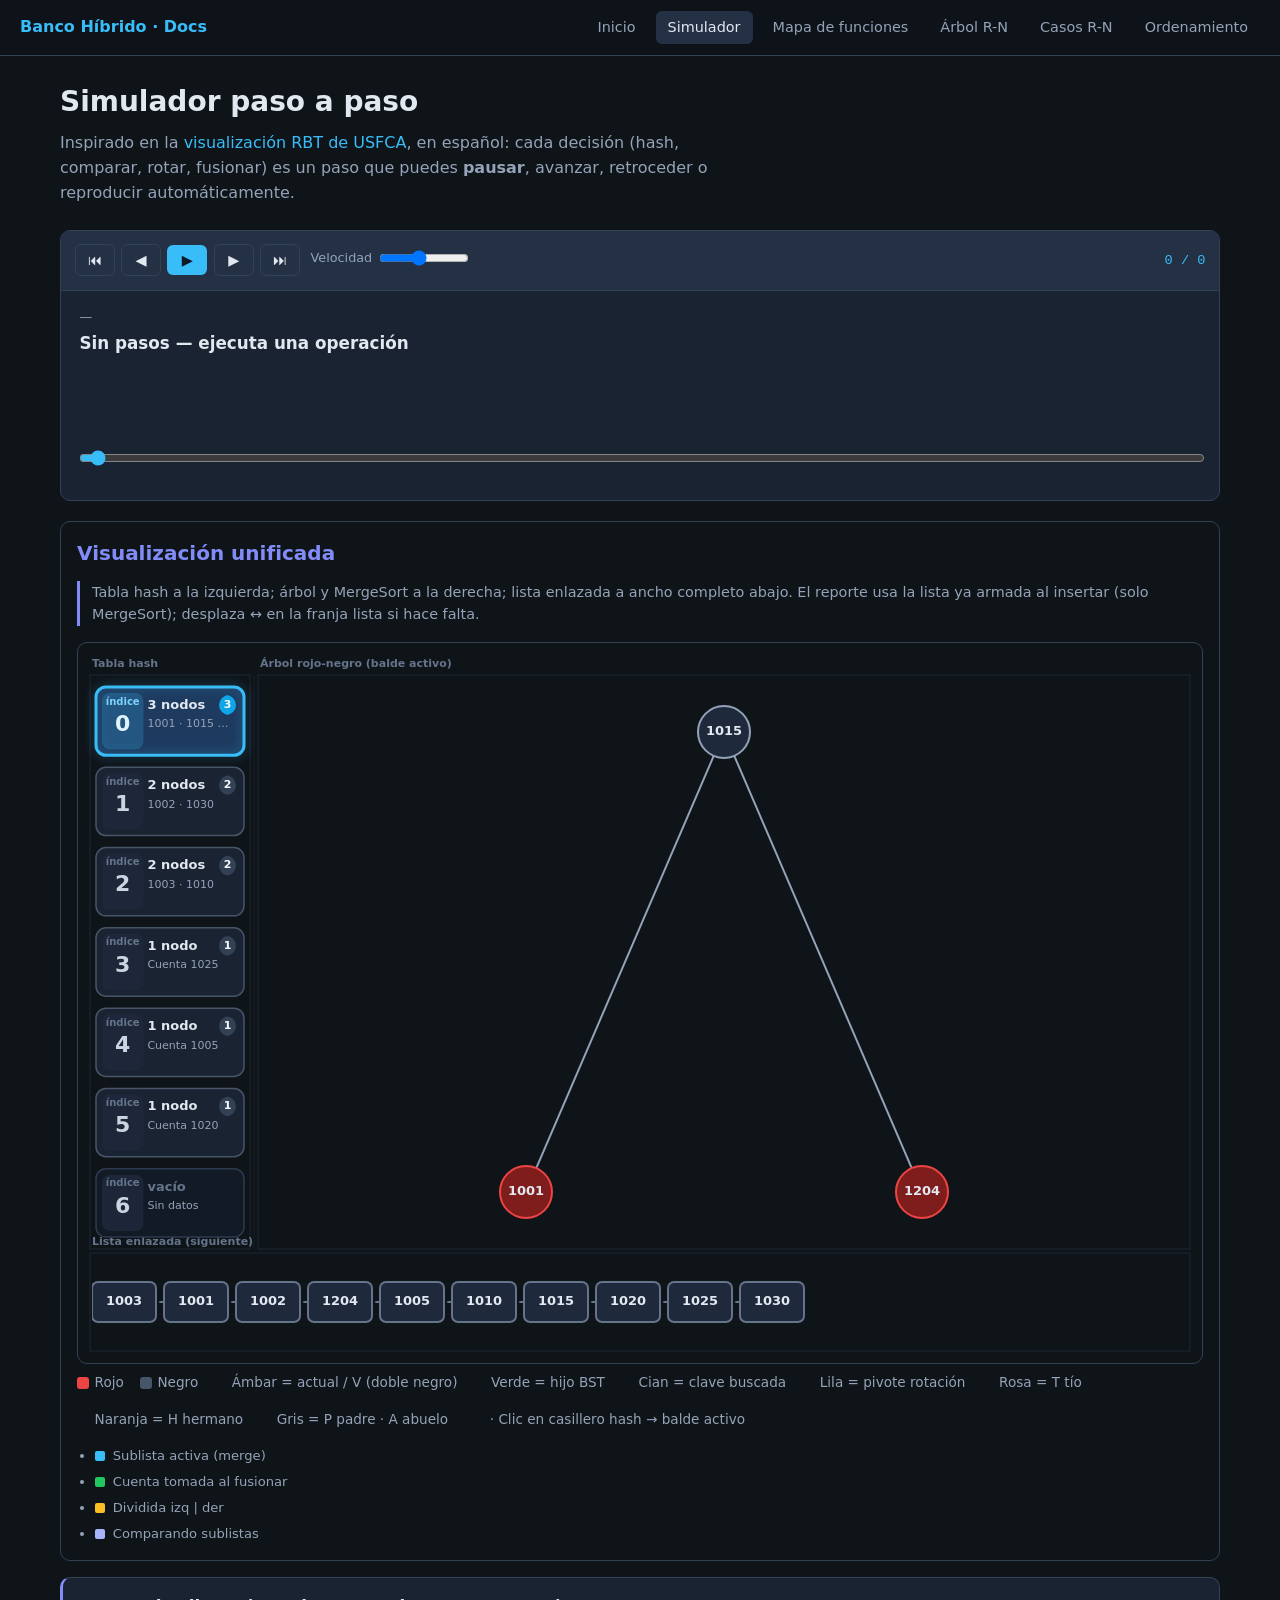
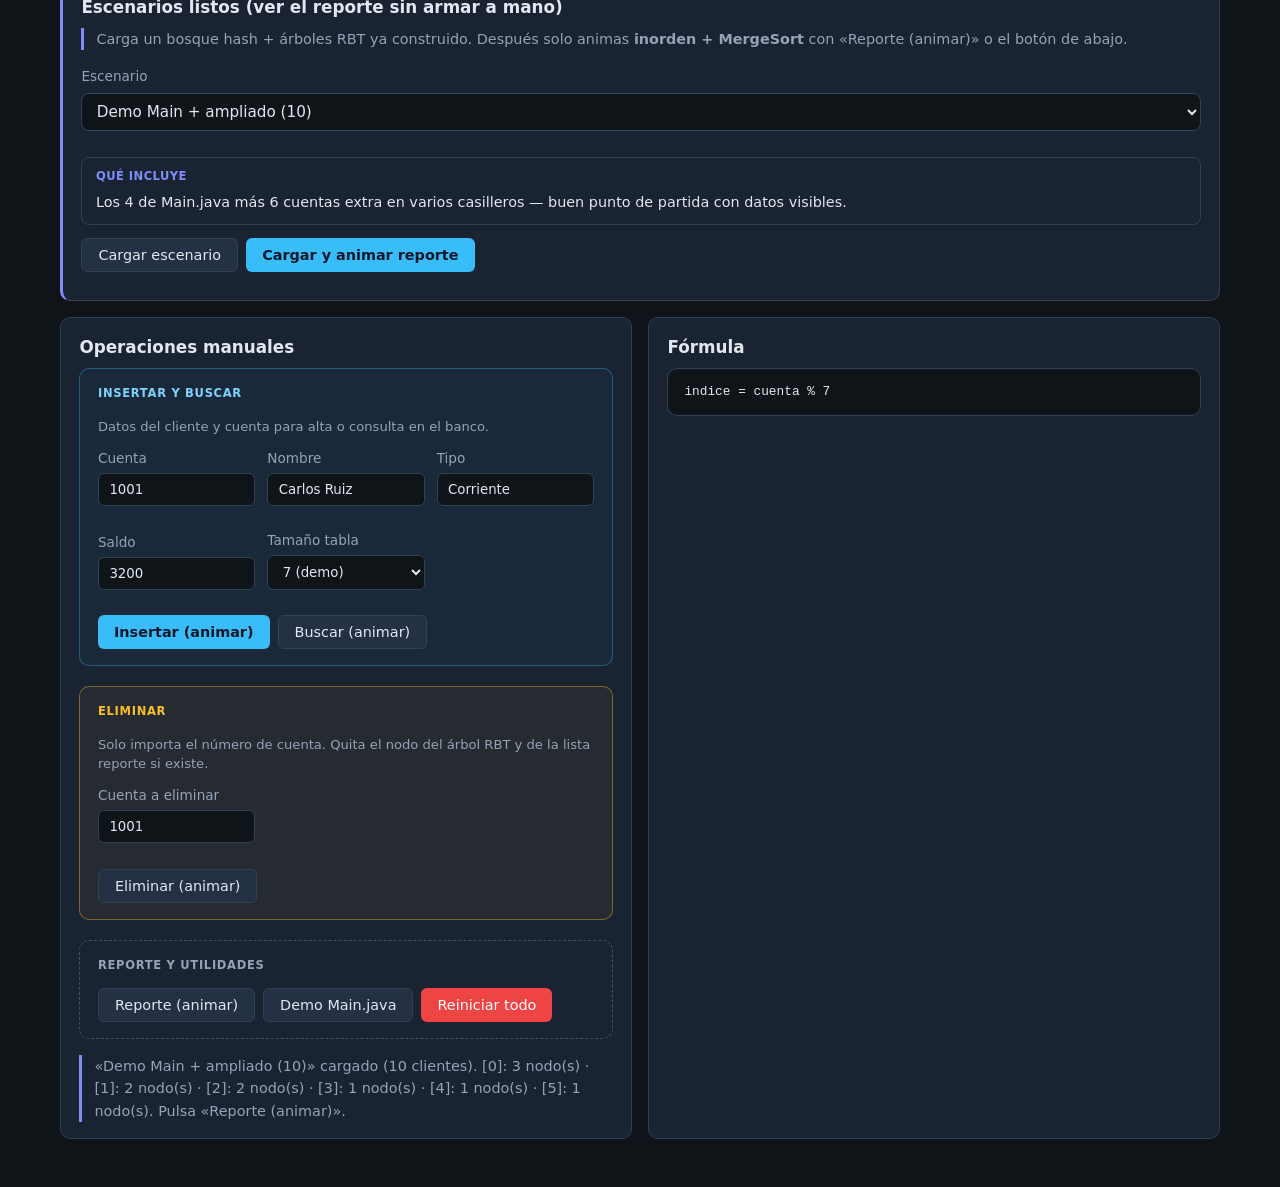
==== commit 3f5c4990: "Correciones y agregacion de metodos eliminar y correccion de bugs" ====
--- a/docs/simulador/interactivo.html
+++ b/docs/simulador/interactivo.html
@@ -41,11 +41,18 @@
       <div class="canvas-contenedor canvas-unificado-wrap">
         <canvas id="canvasUnificado" class="canvas-unificado" data-altura-logica="720"></canvas>
       </div>
-      <p class="leyenda">
+      <div class="leyenda">
         <span class="l-rojo">Rojo</span>
-        <span style="margin-left:1rem">Ámbar <strong>actual</strong> → puntero en el árbol</span>
-        <span style="margin-left:1rem">Clic en un casillero del canvas cambia el balde activo</span>
-      </p>
+        <span class="l-negro">Negro</span>
+        <span>Ámbar = actual / V (doble negro)</span>
+        <span>Verde = hijo BST</span>
+        <span>Cian = clave buscada</span>
+        <span>Lila = pivote rotación</span>
+        <span>Rosa = T tío</span>
+        <span>Naranja = H hermano</span>
+        <span>Gris = P padre · A abuelo</span>
+        <span style="margin-left:0.5rem">· Clic en casillero hash → balde activo</span>
+      </div>
       <ul class="leyenda-merge-lista">
         <li><span class="leyenda-cuadro" style="background:#38bdf8"></span> Sublista activa (merge)</li>
         <li><span class="leyenda-cuadro" style="background:#22c55e"></span> Cuenta tomada al fusionar</li>
@@ -79,40 +86,68 @@
     <div class="grid-2" style="margin-top:1rem">
       <section class="tarjeta">
         <h3 style="margin-top:0">Operaciones manuales</h3>
-        <div class="fila-form">
-          <div>
-            <label for="cuenta">Cuenta</label>
-            <input type="number" id="cuenta" value="1001" min="1" />
+
+        <div class="ops-manuales">
+          <div class="bloque-op bloque-op--insertar">
+            <p class="bloque-op-titulo">Insertar y buscar</p>
+            <p class="bloque-op-desc">Datos del cliente y cuenta para alta o consulta en el banco.</p>
+            <div class="fila-form">
+              <div>
+                <label for="cuenta">Cuenta</label>
+                <input type="number" id="cuenta" value="1001" min="1" />
+              </div>
+              <div>
+                <label for="nombre">Nombre</label>
+                <input type="text" id="nombre" value="Carlos Ruiz" />
+              </div>
+              <div>
+                <label for="tipo">Tipo</label>
+                <input type="text" id="tipo" value="Corriente" />
+              </div>
+              <div>
+                <label for="saldo">Saldo</label>
+                <input type="number" id="saldo" value="3200" step="0.01" />
+              </div>
+              <div>
+                <label for="tamHash">Tamaño tabla</label>
+                <select id="tamHash">
+                  <option value="7" selected>7 (demo)</option>
+                  <option value="11">11</option>
+                  <option value="101">101 (proyecto)</option>
+                </select>
+              </div>
+            </div>
+            <div class="grupo-botones">
+              <button type="button" class="btn btn-primario" id="btnInsertar">Insertar (animar)</button>
+              <button type="button" class="btn btn-secundario" id="btnBuscar">Buscar (animar)</button>
+            </div>
           </div>
-          <div>
-            <label for="nombre">Nombre</label>
-            <input type="text" id="nombre" value="Carlos Ruiz" />
+
+          <div class="bloque-op bloque-op--eliminar">
+            <p class="bloque-op-titulo">Eliminar</p>
+            <p class="bloque-op-desc">Solo importa el número de cuenta. Quita el nodo del árbol RBT y de la lista reporte si existe.</p>
+            <div class="fila-form">
+              <div>
+                <label for="cuentaEliminar">Cuenta a eliminar</label>
+                <input type="number" id="cuentaEliminar" value="1001" min="1" />
+              </div>
+            </div>
+            <div class="grupo-botones">
+              <button type="button" class="btn btn-secundario" id="btnEliminar">Eliminar (animar)</button>
+            </div>
           </div>
-          <div>
-            <label for="tipo">Tipo</label>
-            <input type="text" id="tipo" value="Corriente" />
-          </div>
-          <div>
-            <label for="saldo">Saldo</label>
-            <input type="number" id="saldo" value="3200" step="0.01" />
-          </div>
-          <div>
-            <label for="tamHash">Tamaño tabla</label>
-            <select id="tamHash">
-              <option value="7" selected>7 (demo)</option>
-              <option value="11">11</option>
-              <option value="101">101 (proyecto)</option>
-            </select>
+
+          <div class="bloque-op bloque-op--otros">
+            <p class="bloque-op-titulo">Reporte y utilidades</p>
+            <div class="grupo-botones">
+              <button type="button" class="btn btn-secundario" id="btnReporte">Reporte (animar)</button>
+              <button type="button" class="btn btn-secundario" id="btnDemo">Demo Main.java</button>
+              <button type="button" class="btn btn-peligro" id="btnReset">Reiniciar todo</button>
+            </div>
           </div>
         </div>
-        <div class="grupo-botones">
-          <button type="button" class="btn btn-primario" id="btnInsertar">Insertar (animar)</button>
-          <button type="button" class="btn btn-secundario" id="btnBuscar">Buscar (animar)</button>
-          <button type="button" class="btn btn-secundario" id="btnReporte">Reporte (animar)</button>
-          <button type="button" class="btn btn-secundario" id="btnDemo">Demo Main.java</button>
-          <button type="button" class="btn btn-peligro" id="btnReset">Reiniciar todo</button>
-        </div>
-        <p id="msg" class="nota" style="margin-bottom:0"></p>
+
+        <p id="msg" class="nota" style="margin-top:1rem;margin-bottom:0"></p>
       </section>
       <section class="tarjeta">
         <h3 style="margin-top:0">Fórmula</h3>
@@ -249,10 +284,7 @@
         let op = opts || {};
         if (
           paso &&
-          (paso.tipo === "merge" ||
-            paso.tipo === "encadenar" ||
-            paso.tipo === "fin" ||
-            paso.mergeArbol)
+          (paso.tipo === "merge" || paso.tipo === "encadenar" || paso.mergeArbol)
         ) {
           op = Object.assign({}, op, { instantaneo: true });
         }
@@ -322,6 +354,26 @@
       const r = BA.animarBuscar(casilleros, tamano, cuenta);
       el("msg").textContent = r.encontrado ? "Encontrado — revisa el recorrido." : "No encontrado.";
       cargarAnimacion(r.pasos, { ok: false });
+    });
+
+    el("btnEliminar").addEventListener("click", () => {
+      const cuenta = parseInt(el("cuentaEliminar").value, 10);
+      if (isNaN(cuenta)) {
+        el("msg").textContent = "Indica una cuenta válida en «Cuenta a eliminar».";
+        return;
+      }
+      if (!hayClientes()) {
+        el("msg").textContent = "No hay clientes que eliminar.";
+        return;
+      }
+      const r = BA.animarEliminar(casilleros, tamano, cuenta, { listaIds, reporteOrdenado });
+      if (r.ok) {
+        el("msg").textContent =
+          "Reproduce los pasos; al final se aplica la eliminación (hash + árbol + lista si existe).";
+      } else {
+        el("msg").textContent = "Cuenta no encontrada (ver paso final).";
+      }
+      cargarAnimacion(r.pasos, r);
     });
 
     function hayClientes() {
--- a/docs/simulador/css/estilos.css
+++ b/docs/simulador/css/estilos.css
@@ -236,6 +236,68 @@
   margin: 0.75rem 0;
 }
 
+/* Operaciones manuales — bloques separados (simulador híbrido) */
+.ops-manuales {
+  display: flex;
+  flex-direction: column;
+  gap: 1.25rem;
+}
+
+.bloque-op {
+  padding: 1rem 1.1rem;
+  border: 1px solid var(--border);
+  border-radius: var(--radius);
+  background: rgba(15, 20, 25, 0.45);
+}
+
+.bloque-op-titulo {
+  margin: 0 0 0.85rem;
+  font-size: 0.72rem;
+  font-weight: 700;
+  letter-spacing: 0.06em;
+  text-transform: uppercase;
+  color: var(--muted);
+}
+
+.bloque-op--insertar {
+  border-color: rgba(56, 189, 248, 0.35);
+  background: rgba(56, 189, 248, 0.04);
+}
+
+.bloque-op--insertar .bloque-op-titulo {
+  color: #7dd3fc;
+}
+
+.bloque-op--eliminar {
+  border-color: rgba(251, 191, 36, 0.4);
+  background: rgba(251, 191, 36, 0.05);
+}
+
+.bloque-op--eliminar .bloque-op-titulo {
+  color: var(--warn);
+}
+
+.bloque-op--otros {
+  border-style: dashed;
+  border-color: rgba(148, 163, 184, 0.35);
+  background: transparent;
+}
+
+.bloque-op .fila-form {
+  margin-bottom: 0;
+}
+
+.bloque-op .grupo-botones {
+  margin: 0.85rem 0 0;
+}
+
+.bloque-op-desc {
+  margin: 0 0 0.75rem;
+  font-size: 0.82rem;
+  color: var(--muted);
+  line-height: 1.45;
+}
+
 /* Log / steps */
 .log-pasos {
   font-family: var(--mono);
